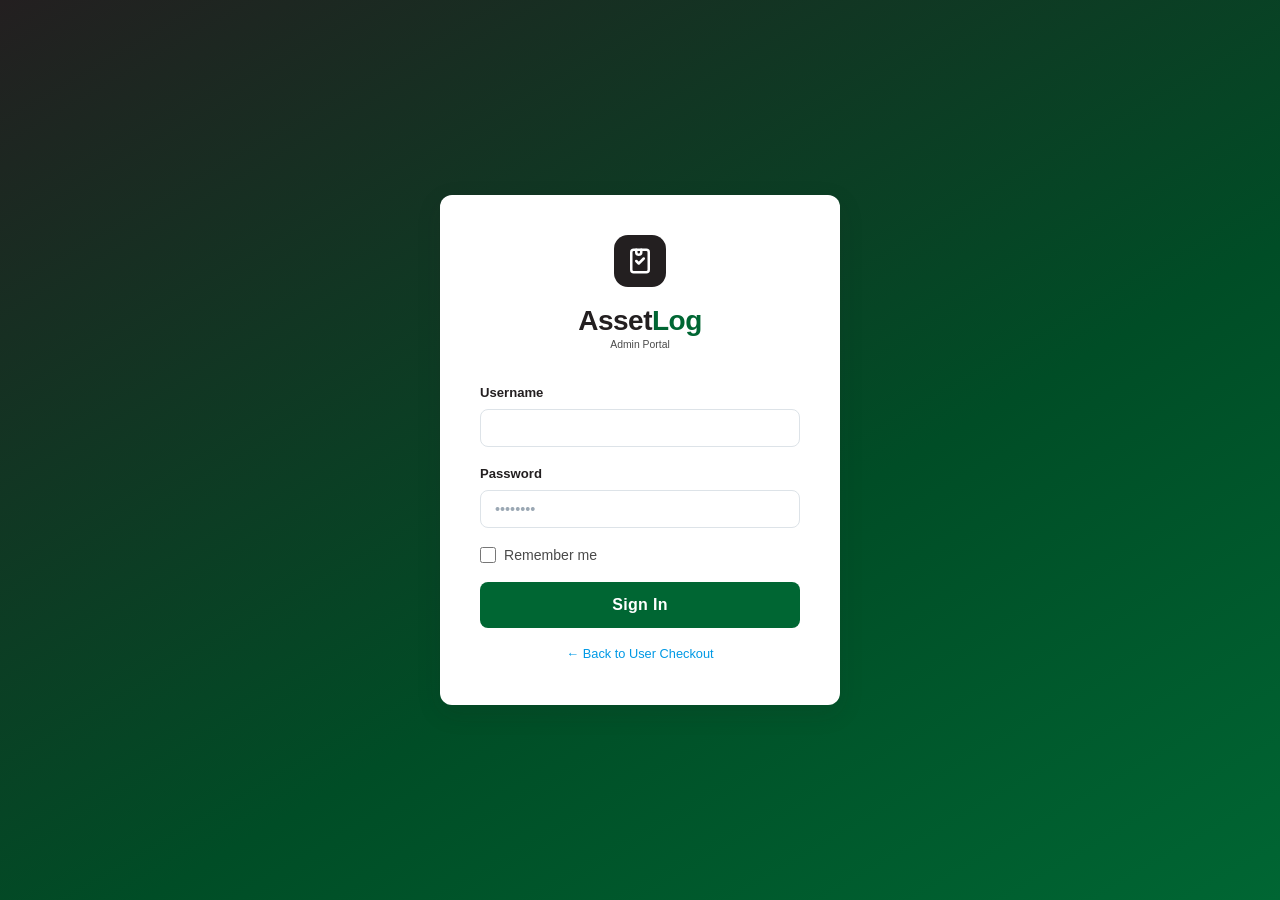
==== admin.html @ 76c67ab2 "Initial deploy — AssetLog v1" ====
<!DOCTYPE html>
<html lang="en">
<head>
<meta charset="UTF-8"/>
<meta name="viewport" content="width=device-width, initial-scale=1.0"/>
<title>AssetLog — Admin</title>
<link rel="stylesheet" href="styles.css"/>
<link rel="icon" type="image/svg+xml" href="data:image/svg+xml,<svg xmlns='http://www.w3.org/2000/svg' viewBox='0 0 24 24'><rect x='5' y='3' width='14' height='18' rx='2' fill='%230D1B2A'/><path d='M9 3v2a2 2 0 0 0 4 0V3' fill='%230D1B2A' stroke='white' stroke-width='1.5'/><path d='M9 12l2 2 4-4' fill='none' stroke='%2322C55E' stroke-width='2' stroke-linecap='round'/></svg>"/>
<!-- Offline libraries — no internet required -->
<script src="libs/xlsx.min.js"></script>
<script src="libs/jspdf.min.js"></script>
<script src="libs/jspdf.autotable.min.js"></script>
<style>
  .page-section { display: none; }
  .page-section.active { display: block; }
  .records-count { font-size: 0.82rem; color: var(--muted); }
  .icon-btn {
    width: 32px; height: 32px; border-radius: 6px;
    border: 1.5px solid var(--border); background: var(--white);
    cursor: pointer; display: inline-flex; align-items: center; justify-content: center;
    color: var(--muted); transition: all var(--transition); flex-shrink: 0;
  }
  .icon-btn:hover { border-color: var(--blue); color: var(--blue); }
  .icon-btn.danger:hover { border-color: var(--danger); color: var(--danger); }
  .asset-type-pill {
    display: inline-flex; align-items: center; gap: 6px;
    background: var(--bg); padding: 4px 12px; border-radius: 999px;
    font-size: 0.82rem; font-weight: 600;
  }
  .color-dot { width: 10px; height: 10px; border-radius: 50%; flex-shrink: 0; }
  .topbar-title { font-size: 1rem; font-weight: 700; }
  .admin-user { display: flex; align-items: center; gap: 10px; }
  .avatar {
    width: 34px; height: 34px; border-radius: 50%;
    background: var(--blue); color: white;
    display: flex; align-items: center; justify-content: center;
    font-size: 0.85rem; font-weight: 700;
  }
  .photo-preview {
    width: 100%; height: 120px;
    border: 1.5px dashed var(--border); border-radius: var(--radius-sm);
    display: flex; align-items: center; justify-content: center;
    flex-direction: column; gap: 8px;
    background: var(--bg); font-size: 0.85rem; color: var(--muted);
    overflow: hidden; position: relative;
  }
  .photo-preview img { width: 100%; height: 100%; object-fit: cover; }
  .empty-state { text-align: center; padding: 60px 20px; color: var(--muted); }
  .empty-state .empty-icon { font-size: 3rem; margin-bottom: 12px; }
  .summary-chip {
    display: inline-flex; align-items: center; gap: 6px;
    background: var(--bg); border: 1px solid var(--border);
    padding: 6px 14px; border-radius: 999px; font-size: 0.82rem; font-weight: 600;
  }
  .field-hint { font-size: 0.75rem; color: var(--muted); margin-top: 3px; }

  /* clickable stat cards */
  .stat-card-link {
    cursor: pointer; transition: all var(--transition);
    text-decoration: none; display: block;
  }
  .stat-card-link:hover .stat-card { box-shadow: var(--shadow); transform: translateY(-2px); border-color: var(--blue); }
  .stat-card-link:hover .stat-value { color: var(--blue); }

  /* inner record/report tabs */
  .rr-tabs { display: flex; gap: 4px; border-bottom: 2px solid var(--border); margin-bottom: 24px; }
  .rr-tab-btn {
    padding: 8px 20px 10px; font-size: 0.88rem; font-weight: 600;
    color: var(--muted); border: none; background: none; cursor: pointer;
    border-bottom: 2px solid transparent; margin-bottom: -2px;
    transition: all var(--transition); border-radius: 6px 6px 0 0;
  }
  .rr-tab-btn:hover { color: var(--text); }
  .rr-tab-btn.active { color: var(--blue); border-bottom-color: var(--blue); }
  .rr-panel { display: none; }
  .rr-panel.active { display: block; }

  /* user list table */
  .user-row { display: flex; align-items: center; gap: 14px; padding: 10px 14px; border-bottom: 1px solid var(--border); }
  .user-row:last-child { border-bottom: none; }
  .user-row:hover { background: var(--bg); }
  .user-avatar-sm {
    width: 34px; height: 34px; border-radius: 50%;
    background: var(--blue-light); color: var(--blue);
    display: flex; align-items: center; justify-content: center;
    font-size: 0.85rem; font-weight: 700; flex-shrink: 0;
  }
</style>
</head>
<body>

<!-- ══════════════ LOGIN PAGE ═══════════════════════════════ -->
<div id="loginPage" class="login-page">
  <div class="login-card">
    <div class="logo logo-lg" style="flex-direction:column;text-align:center;">
      <div class="logo-icon" style="background:var(--primary);">
        <svg viewBox="0 0 24 24" fill="none" stroke="white" stroke-width="2" stroke-linecap="round" stroke-linejoin="round" width="30" height="30">
          <rect x="5" y="3" width="14" height="18" rx="2"/>
          <path d="M9 3v2a2 2 0 0 0 4 0V3"/>
          <path d="M9 12l2 2 4-4"/>
        </svg>
      </div>
      <div style="margin-top:10px;">
        <div class="logo-text"><span class="asset">Asset</span><span class="log">Log</span></div>
        <div class="logo-tag" style="text-align:center;">Admin Portal</div>
      </div>
    </div>

    <div id="loginError" class="login-error hidden"></div>

    <form id="loginForm" onsubmit="doLogin(event)" style="display:flex;flex-direction:column;gap:16px;margin-top:24px;">
      <div class="form-group">
        <label class="form-label">Username</label>
        <input type="text" class="form-control" id="loginUser" autocomplete="username" required/>
      </div>
      <div class="form-group">
        <label class="form-label">Password</label>
        <input type="password" class="form-control" id="loginPass" placeholder="••••••••" autocomplete="current-password" required/>
      </div>
      <div style="display:flex;align-items:center;gap:8px;">
        <input type="checkbox" id="rememberMe" style="width:16px;height:16px;accent-color:var(--green);cursor:pointer;"/>
        <label for="rememberMe" style="font-size:0.88rem;color:var(--muted);cursor:pointer;user-select:none;">Remember me</label>
      </div>
      <button type="submit" class="btn btn-primary btn-full btn-lg" id="loginBtn">Sign In</button>
    </form>
    <p class="text-sm text-muted" style="text-align:center;margin-top:16px;">
      <a href="index.html" style="color:var(--blue);">← Back to User Checkout</a>
    </p>
  </div>
</div>

<!-- ══════════════ ADMIN APP ════════════════════════════════ -->
<div id="adminApp" class="admin-layout hidden">

  <div class="sidebar-overlay" id="sidebarOverlay" onclick="toggleSidebar()"></div>

  <!-- Sidebar -->
  <nav class="sidebar" id="sidebar">
    <div class="sidebar-logo">
      <div class="logo" onclick="showSection('dashboard')" style="cursor:pointer;" title="Go to Dashboard">
        <div class="logo-icon">
          <svg viewBox="0 0 24 24" fill="none" stroke="white" stroke-width="2" stroke-linecap="round" stroke-linejoin="round" width="22" height="22">
            <rect x="5" y="3" width="14" height="18" rx="2"/>
            <path d="M9 3v2a2 2 0 0 0 4 0V3"/>
            <path d="M9 12l2 2 4-4"/>
          </svg>
        </div>
        <div>
          <div class="logo-text"><span class="asset" style="color:white;">Asset</span><span class="log">Log</span></div>
          <div class="logo-tag">Admin Portal</div>
        </div>
      </div>
    </div>

    <div class="sidebar-nav">
      <div class="nav-section-label">Main</div>
      <button class="nav-item active" onclick="showSection('dashboard')" id="nav-dashboard">
        <svg viewBox="0 0 24 24" fill="none" stroke="currentColor" stroke-width="2" stroke-linecap="round" stroke-linejoin="round"><rect x="3" y="3" width="7" height="7" rx="1"/><rect x="14" y="3" width="7" height="7" rx="1"/><rect x="3" y="14" width="7" height="7" rx="1"/><rect x="14" y="14" width="7" height="7" rx="1"/></svg>
        Dashboard
      </button>
      <button class="nav-item" onclick="showSection('records')" id="nav-records">
        <svg viewBox="0 0 24 24" fill="none" stroke="currentColor" stroke-width="2" stroke-linecap="round" stroke-linejoin="round"><path d="M14 2H6a2 2 0 0 0-2 2v16a2 2 0 0 0 2 2h12a2 2 0 0 0 2-2V8z"/><polyline points="14 2 14 8 20 8"/><line x1="16" y1="13" x2="8" y2="13"/><line x1="16" y1="17" x2="8" y2="17"/></svg>
        Records
      </button>
      <button class="nav-item" onclick="showSection('reports')" id="nav-reports">
        <svg viewBox="0 0 24 24" fill="none" stroke="currentColor" stroke-width="2" stroke-linecap="round" stroke-linejoin="round"><line x1="18" y1="20" x2="18" y2="10"/><line x1="12" y1="20" x2="12" y2="4"/><line x1="6" y1="20" x2="6" y2="14"/></svg>
        Reports
      </button>
      <button class="nav-item" onclick="showSection('assets')" id="nav-assets">
        <svg viewBox="0 0 24 24" fill="none" stroke="currentColor" stroke-width="2" stroke-linecap="round" stroke-linejoin="round"><circle cx="12" cy="12" r="3"/><path d="M12 1v4m0 14v4M4.22 4.22l2.83 2.83m9.9 9.9 2.83 2.83M1 12h4m14 0h4M4.22 19.78l2.83-2.83m9.9-9.9 2.83-2.83"/></svg>
        Assets
      </button>
      <div class="nav-section-label">Manage</div>
      <button class="nav-item" onclick="showSection('types')" id="nav-types">
        <svg viewBox="0 0 24 24" fill="none" stroke="currentColor" stroke-width="2" stroke-linecap="round" stroke-linejoin="round"><rect x="2" y="7" width="20" height="14" rx="2"/><path d="M16 7V5a2 2 0 0 0-2-2h-4a2 2 0 0 0-2 2v2"/></svg>
        Asset Types
      </button>
      <button class="nav-item" onclick="showSection('users')" id="nav-users">
        <svg viewBox="0 0 24 24" fill="none" stroke="currentColor" stroke-width="2" stroke-linecap="round" stroke-linejoin="round"><path d="M17 21v-2a4 4 0 0 0-4-4H5a4 4 0 0 0-4 4v2"/><circle cx="9" cy="7" r="4"/><path d="M23 21v-2a4 4 0 0 0-3-3.87"/><path d="M16 3.13a4 4 0 0 1 0 7.75"/></svg>
        Users
      </button>
      <div class="nav-section-label">System</div>
      <button class="nav-item" onclick="showSection('settings')" id="nav-settings">
        <svg viewBox="0 0 24 24" fill="none" stroke="currentColor" stroke-width="2" stroke-linecap="round" stroke-linejoin="round"><circle cx="12" cy="12" r="3"/><path d="M19.4 15a1.65 1.65 0 0 0 .33 1.82l.06.06a2 2 0 0 1-2.83 2.83l-.06-.06a1.65 1.65 0 0 0-1.82-.33 1.65 1.65 0 0 0-1 1.51V21a2 2 0 0 1-4 0v-.09A1.65 1.65 0 0 0 9 19.4a1.65 1.65 0 0 0-1.82.33l-.06.06a2 2 0 0 1-2.83-2.83l.06-.06A1.65 1.65 0 0 0 4.68 15a1.65 1.65 0 0 0-1.51-1H3a2 2 0 0 1 0-4h.09A1.65 1.65 0 0 0 4.6 9a1.65 1.65 0 0 0-.33-1.82l-.06-.06a2 2 0 0 1 2.83-2.83l.06.06A1.65 1.65 0 0 0 9 4.68a1.65 1.65 0 0 0 1-1.51V3a2 2 0 0 1 4 0v.09a1.65 1.65 0 0 0 1 1.51 1.65 1.65 0 0 0 1.82-.33l.06-.06a2 2 0 0 1 2.83 2.83l-.06.06A1.65 1.65 0 0 0 19.4 9a1.65 1.65 0 0 0 1.51 1H21a2 2 0 0 1 0 4h-.09a1.65 1.65 0 0 0-1.51 1z"/></svg>
        Settings
      </button>
      <button class="nav-item" onclick="showSection('audit')" id="nav-audit">
        <svg viewBox="0 0 24 24" fill="none" stroke="currentColor" stroke-width="2" stroke-linecap="round" stroke-linejoin="round"><path d="M14 2H6a2 2 0 0 0-2 2v16a2 2 0 0 0 2 2h12a2 2 0 0 0 2-2V8z"/><polyline points="14 2 14 8 20 8"/><line x1="16" y1="13" x2="8" y2="13"/><line x1="16" y1="17" x2="8" y2="17"/><line x1="10" y1="9" x2="8" y2="9"/></svg>
        Audit Log
      </button>
    </div>

    <div class="sidebar-footer">
      <a href="index.html" class="nav-item" style="margin-bottom:4px;">
        <svg viewBox="0 0 24 24" fill="none" stroke="currentColor" stroke-width="2" stroke-linecap="round" stroke-linejoin="round"><path d="m3 9 9-7 9 7v11a2 2 0 0 1-2 2H5a2 2 0 0 1-2-2z"/><polyline points="9 22 9 12 15 12 15 22"/></svg>
        User Page
      </a>
      <button class="nav-item" onclick="doLogout()">
        <svg viewBox="0 0 24 24" fill="none" stroke="currentColor" stroke-width="2" stroke-linecap="round" stroke-linejoin="round"><path d="M9 21H5a2 2 0 0 1-2-2V5a2 2 0 0 1 2-2h4"/><polyline points="16 17 21 12 16 7"/><line x1="21" y1="12" x2="9" y2="12"/></svg>
        Logout
      </button>
    </div>
  </nav>

  <!-- Main content -->
  <div class="admin-content">
    <div class="admin-topbar">
      <div style="display:flex;align-items:center;gap:16px;">
        <button class="hamburger" onclick="toggleSidebar()"><span></span><span></span><span></span></button>
        <span class="topbar-title" id="topbarTitle">Dashboard</span>
      </div>
      <!-- Admin profile dropdown trigger -->
      <div class="admin-user" id="profileTrigger" onclick="toggleProfileDropdown(event)" style="cursor:pointer;position:relative;user-select:none;">
        <div class="avatar" id="adminAvatar">A</div>
        <span style="font-size:0.85rem;font-weight:600;" id="adminName">Admin</span>
        <svg id="profileChevron" width="14" height="14" viewBox="0 0 24 24" fill="none" stroke="currentColor" stroke-width="2.5" stroke-linecap="round" stroke-linejoin="round" style="color:var(--muted);transition:transform .2s;"><polyline points="6 9 12 15 18 9"/></svg>

        <!-- Dropdown -->
        <div id="profileDropdown" style="display:none;position:absolute;top:calc(100% + 10px);right:0;background:var(--white);border:1.5px solid var(--border);border-radius:var(--radius);box-shadow:var(--shadow-lg);min-width:220px;z-index:500;overflow:hidden;">
          <!-- Header -->
          <div style="padding:16px 18px 12px;border-bottom:1px solid var(--border);background:var(--bg);">
            <div style="display:flex;align-items:center;gap:12px;">
              <div class="avatar" id="dropAvatar" style="width:42px;height:42px;font-size:1.1rem;flex-shrink:0;">A</div>
              <div>
                <div style="font-weight:700;font-size:0.9rem;" id="dropName">Admin</div>
                <div style="font-size:0.72rem;color:var(--muted);margin-top:2px;">Administrator</div>
              </div>
            </div>
          </div>
          <!-- Actions -->
          <div style="padding:6px;">
            <button onclick="openProfileModal();closeProfileDropdown();" style="display:flex;align-items:center;gap:10px;width:100%;padding:10px 12px;border-radius:var(--radius-sm);border:none;background:none;cursor:pointer;font-size:0.88rem;font-weight:500;color:var(--text);transition:background var(--transition);" onmouseover="this.style.background='var(--bg)'" onmouseout="this.style.background='none'">
              <svg width="16" height="16" viewBox="0 0 24 24" fill="none" stroke="currentColor" stroke-width="2" stroke-linecap="round" stroke-linejoin="round" style="color:var(--green);"><path d="M20 21v-2a4 4 0 0 0-4-4H8a4 4 0 0 0-4 4v2"/><circle cx="12" cy="7" r="4"/></svg>
              Edit Profile
            </button>
            <div style="height:1px;background:var(--border);margin:4px 0;"></div>
            <button onclick="doLogout()" style="display:flex;align-items:center;gap:10px;width:100%;padding:10px 12px;border-radius:var(--radius-sm);border:none;background:none;cursor:pointer;font-size:0.88rem;font-weight:500;color:var(--danger);transition:background var(--transition);" onmouseover="this.style.background='var(--danger-light)'" onmouseout="this.style.background='none'">
              <svg width="16" height="16" viewBox="0 0 24 24" fill="none" stroke="currentColor" stroke-width="2" stroke-linecap="round" stroke-linejoin="round"><path d="M9 21H5a2 2 0 0 1-2-2V5a2 2 0 0 1 2-2h4"/><polyline points="16 17 21 12 16 7"/><line x1="21" y1="12" x2="9" y2="12"/></svg>
              Logout
            </button>
          </div>
        </div>
      </div>
    </div>

    <div class="admin-page">

      <!-- ═══ DASHBOARD ══════════════════════════════════════ -->
      <div class="page-section active" id="sec-dashboard">
        <div class="page-header">
          <h2>Dashboard</h2>
          <p class="text-muted text-sm">Click any card to drill into records</p>
        </div>
        <div class="stats-grid" id="statsGrid" style="margin-bottom:28px;"></div>
        <div class="card">
          <div class="section-header">
            <h3>Recent Checkouts</h3>
            <button class="btn btn-outline btn-sm" onclick="showSection('records')">View All Records</button>
          </div>
          <div class="table-wrap" id="recentTable"></div>
        </div>
      </div>

      <!-- ═══ RECORDS ══════════════════════════════════════════ -->
      <div class="page-section" id="sec-records">
        <div class="page-header">
          <h2>Records</h2>
          <p class="text-muted text-sm">Full checkout history</p>
        </div>
        <div>
          <div class="filters-bar" id="recordsFilters">
            <div class="filter-group">
              <label class="filter-label">Asset Type</label>
              <select class="form-control" id="fType" onchange="onTypeFilterChange()">
                <option value="">All Types</option>
              </select>
            </div>
            <div class="filter-group">
              <label class="filter-label">Asset</label>
              <select class="form-control" id="fAsset" onchange="applyFilters()">
                <option value="">All Assets</option>
              </select>
            </div>
            <div class="filter-group">
              <label class="filter-label">User Name</label>
              <input type="text" class="form-control" id="fUser" placeholder="Search name…" oninput="applyFilters()"/>
            </div>
            <div class="filter-group">
              <label class="filter-label">Status</label>
              <select class="form-control" id="fStatus" onchange="applyFilters()">
                <option value="">All</option>
                <option value="checked_out">Checked Out</option>
                <option value="returned">Returned</option>
              </select>
            </div>
            <div class="filter-group">
              <label class="filter-label">From Date</label>
              <input type="date" class="form-control" id="fFrom" onchange="applyFilters()"/>
            </div>
            <div class="filter-group">
              <label class="filter-label">To Date</label>
              <input type="date" class="form-control" id="fTo" onchange="applyFilters()"/>
            </div>
            <div style="display:flex;gap:8px;align-items:flex-end;flex-shrink:0;">
              <button class="btn btn-outline btn-sm" onclick="clearFilters()">Clear</button>
            </div>
          </div>

          <div style="display:flex;align-items:center;justify-content:space-between;margin-bottom:12px;">
            <span class="records-count" id="recordsCount"></span>
            <div style="display:flex;gap:8px;">
              <button class="btn btn-outline btn-sm" onclick="exportExcel()">
                <svg width="14" height="14" viewBox="0 0 24 24" fill="none" stroke="currentColor" stroke-width="2" stroke-linecap="round" stroke-linejoin="round"><path d="M21 15v4a2 2 0 0 1-2 2H5a2 2 0 0 1-2-2v-4"/><polyline points="7 10 12 15 17 10"/><line x1="12" y1="15" x2="12" y2="3"/></svg>
                Excel
              </button>
              <button class="btn btn-outline btn-sm" onclick="exportPDF()">
                <svg width="14" height="14" viewBox="0 0 24 24" fill="none" stroke="currentColor" stroke-width="2" stroke-linecap="round" stroke-linejoin="round"><path d="M14 2H6a2 2 0 0 0-2 2v16a2 2 0 0 0 2 2h12a2 2 0 0 0 2-2V8z"/><polyline points="14 2 14 8 20 8"/></svg>
                PDF
              </button>
            </div>
          </div>
          <div class="table-wrap" id="recordsTable"></div>
          <div id="recordsPagination"></div>
        </div>
      </div>

      <!-- ═══ REPORTS ══════════════════════════════════════════ -->
      <div class="page-section" id="sec-reports">
        <div class="page-header">
          <h2>Reports</h2>
          <p class="text-muted text-sm">Filter and export checkout reports</p>
        </div>
        <div>
          <div class="card" style="margin-bottom:20px;">
            <h3 style="margin-bottom:16px;">Report Filters</h3>
            <div class="form-row" style="margin-bottom:16px;">
              <div class="form-group">
                <label class="form-label">From Date</label>
                <input type="date" class="form-control" id="rFrom"/>
              </div>
              <div class="form-group">
                <label class="form-label">To Date</label>
                <input type="date" class="form-control" id="rTo"/>
              </div>
            </div>
            <div class="form-row" style="margin-bottom:16px;">
              <div class="form-group">
                <label class="form-label">Asset Type</label>
                <select class="form-control" id="rType">
                  <option value="">All Types</option>
                </select>
              </div>
              <div class="form-group">
                <label class="form-label">Status</label>
                <select class="form-control" id="rStatus">
                  <option value="">All</option>
                  <option value="checked_out">Currently Out</option>
                  <option value="returned">Returned</option>
                </select>
              </div>
            </div>
            <div style="display:flex;gap:12px;flex-wrap:wrap;">
              <button class="btn btn-primary" onclick="previewReport()">Preview</button>
              <button class="btn btn-outline" onclick="reportExcel()">
                <svg width="16" height="16" viewBox="0 0 24 24" fill="none" stroke="currentColor" stroke-width="2"><path d="M21 15v4a2 2 0 0 1-2 2H5a2 2 0 0 1-2-2v-4"/><polyline points="7 10 12 15 17 10"/><line x1="12" y1="15" x2="12" y2="3"/></svg>
                Export Excel
              </button>
              <button class="btn btn-outline" onclick="reportPDF()">
                <svg width="16" height="16" viewBox="0 0 24 24" fill="none" stroke="currentColor" stroke-width="2"><path d="M14 2H6a2 2 0 0 0-2 2v16a2 2 0 0 0 2 2h12a2 2 0 0 0 2-2V8z"/><polyline points="14 2 14 8 20 8"/></svg>
                Export PDF
              </button>
            </div>
          </div>

          <div id="reportPreview" class="hidden">
            <div style="display:flex;align-items:center;justify-content:space-between;margin-bottom:12px;flex-wrap:wrap;gap:10px;">
              <div>
                <h3 id="reportTitle"></h3>
                <p class="text-muted text-sm" id="reportSub"></p>
              </div>
              <div style="display:flex;gap:8px;flex-wrap:wrap;" id="reportSummary"></div>
            </div>
            <div class="table-wrap" id="reportTable"></div>
          </div>
        </div>
      </div>

      <!-- ═══ ASSETS ════════════════════════════════════════= -->
      <div class="page-section" id="sec-assets">
        <div class="page-header">
          <h2>Assets</h2>
          <p class="text-muted text-sm">Manage individual assets</p>
        </div>
        <div style="display:flex;align-items:center;justify-content:space-between;margin-bottom:16px;">
          <select class="form-control" id="assetTypeFilter" style="max-width:200px;" onchange="renderAssetList()">
            <option value="">All Types</option>
          </select>
          <button class="btn btn-primary btn-sm" onclick="openAssetForm()">+ Add Asset</button>
        </div>
        <div id="assetList"></div>
      </div>

      <!-- ═══ SETTINGS ════════════════════════════════════════ -->
      <div class="page-section" id="sec-settings">
        <div class="page-header">
          <h2>Settings</h2>
          <p class="text-muted text-sm">Manage admins, credentials, and branding</p>
        </div>

        <div class="tabs">
          <button class="tab-btn active" onclick="switchSettingsTab('admins')"      id="stab-admins">Admins</button>
          <button class="tab-btn"         onclick="switchSettingsTab('credentials')" id="stab-credentials">My Credentials</button>
          <button class="tab-btn"         onclick="switchSettingsTab('branding')"    id="stab-branding">Branding</button>
        </div>

        <!-- Admins -->
        <div id="spanel-admins" class="tab-panel active">
          <div class="section-header" style="margin-bottom:16px;">
            <h3>Admin Accounts</h3>
            <button class="btn btn-primary btn-sm" onclick="openAdminForm()">+ Add Admin</button>
          </div>
          <div id="adminList"></div>
        </div>

        <!-- My Credentials -->
        <div id="spanel-credentials" class="tab-panel">
          <div class="card" style="max-width:420px;">
            <h3 style="margin-bottom:20px;">Change My Credentials</h3>
            <form id="credForm" onsubmit="saveCredentials(event)" style="display:flex;flex-direction:column;gap:16px;">
              <div class="form-group">
                <label class="form-label">Username</label>
                <input type="text" class="form-control" id="credUser" required/>
              </div>
              <div class="form-group">
                <label class="form-label">New Password</label>
                <input type="password" class="form-control" id="credPass" placeholder="Leave blank to keep current"/>
              </div>
              <div class="form-group">
                <label class="form-label">Confirm Password</label>
                <input type="password" class="form-control" id="credPass2"/>
              </div>
              <button type="submit" class="btn btn-primary">Save Changes</button>
            </form>
          </div>
        </div>

        <!-- Branding -->
        <div id="spanel-branding" class="tab-panel">
          <div class="card" style="max-width:480px;">
            <h3 style="margin-bottom:6px;">Branding</h3>
            <p class="text-muted text-sm" style="margin-bottom:20px;">This name appears at the top of the public checkout page.</p>
            <form id="brandingForm" onsubmit="saveBranding(event)" style="display:flex;flex-direction:column;gap:16px;">
              <div class="form-group">
                <label class="form-label">Department / Company Name</label>
                <input type="text" class="form-control" id="brandingOrgName" placeholder="e.g. IT Department — Acme Corp" style="font-size:1.05rem;"/>
                <p class="text-muted text-xs" style="margin-top:6px;">Displayed above "Asset Tracking System" in large bold text.</p>
              </div>
              <button type="submit" class="btn btn-primary">Save</button>
            </form>
          </div>
        </div>

      </div>

      <!-- ═══ ASSET TYPES (dedicated page) ════════════════════ -->
      <div class="page-section" id="sec-types">
        <div class="page-header">
          <h2>Asset Types</h2>
          <p class="text-muted text-sm">Define the categories of assets available for checkout</p>
        </div>
        <div class="section-header" style="margin-bottom:16px;">
          <span></span>
          <button class="btn btn-primary btn-sm" onclick="openTypeForm()">+ Add Type</button>
        </div>
        <div id="typeList"></div>
      </div>

      <!-- ═══ USERS (dedicated page) ═══════════════════════════ -->
      <div class="page-section" id="sec-users">
        <div class="page-header">
          <h2>Users</h2>
          <p class="text-muted text-sm">Saved users appear in checkout autocomplete</p>
        </div>
        <div class="section-header" style="margin-bottom:16px;">
          <h3>Saved Users <span id="userCount" class="badge badge-blue" style="margin-left:8px;"></span></h3>
          <div style="display:flex;gap:8px;">
            <button class="btn btn-outline btn-sm" onclick="openBulkImport()">Bulk Import</button>
            <button class="btn btn-primary btn-sm" onclick="openUserForm()">+ Add User</button>
          </div>
        </div>
        <div class="filters-bar" style="margin-bottom:16px;padding:12px 16px;">
          <div class="filter-group" style="flex:1;">
            <input type="text" class="form-control" id="userSearch" placeholder="Search users…" oninput="renderUserList()"/>
          </div>
        </div>
        <div class="card" style="padding:0;overflow:hidden;">
          <div id="userList"></div>
        </div>
      </div>

      <!-- ═══ AUDIT LOG (dedicated page) ═══════════════════════ -->
      <div class="page-section" id="sec-audit">
        <div class="page-header">
          <h2>Audit Log</h2>
          <p class="text-muted text-sm">Complete history of all admin actions</p>
        </div>
        <div style="display:flex;justify-content:flex-end;margin-bottom:16px;">
          <button class="btn btn-outline btn-sm" style="color:var(--danger);border-color:var(--danger);" onclick="clearAuditLog()">Clear Log</button>
        </div>
        <div id="auditLogList"></div>
      </div>

    </div><!-- /admin-page -->

    <!-- Footer -->
    <footer style="background:var(--white);border-top:1px solid var(--border);text-align:center;padding:14px 20px;font-size:0.75rem;color:var(--muted);">
      AssetLog Admin &nbsp;·&nbsp; Developed by <span style="color:var(--green);font-weight:600;">Naif Almalki</span> &nbsp;·&nbsp; <a href="mailto:naif.almalkisau@gmail.com" style="color:var(--green);opacity:.75;text-decoration:none;">naif.almalkisau@gmail.com</a>
    </footer>
  </div><!-- /admin-content -->
</div><!-- /adminApp -->

<!-- ── MODAL: Asset Type Form ────────────────────────────── -->
<div class="modal-overlay hidden" id="typeFormModal" onclick="closeOnOverlay(event,'typeFormModal')">
  <div class="modal">
    <div class="modal-header">
      <div class="modal-title" id="typeFormTitle">Add Asset Type</div>
      <button class="modal-close" onclick="closeModal('typeFormModal')">✕</button>
    </div>
    <div class="modal-body">
      <form id="typeForm" onsubmit="saveType(event)" style="display:flex;flex-direction:column;gap:16px;">
        <input type="hidden" id="typeFormId"/>
        <div class="form-group">
          <label class="form-label">Type Name <span style="color:var(--danger)">*</span></label>
          <input type="text" class="form-control" id="tName" placeholder="e.g. Laptops" required/>
        </div>
        <div class="form-row">
          <div class="form-group">
            <label class="form-label">Icon (Emoji)</label>
            <input type="text" class="form-control" id="tIcon" placeholder="e.g. 💻" maxlength="4"/>
          </div>
          <div class="form-group">
            <label class="form-label">Accent Color</label>
            <input type="color" class="form-control" id="tColor" value="#2563EB" style="height:42px;padding:4px 8px;"/>
          </div>
        </div>
        <div class="form-group">
          <label class="form-label">Description</label>
          <input type="text" class="form-control" id="tDesc" placeholder="Brief description"/>
        </div>
        <div class="form-group">
          <label class="form-label">Type Photo URL <span class="field-hint" style="font-weight:400;">(optional — shown on the checkout page)</span></label>
          <input type="url" class="form-control" id="tPhoto" placeholder="https://…" oninput="previewTypePhoto(this.value)"/>
          <div class="photo-preview" id="typePhotoPreview" style="margin-top:8px;">
            <svg width="28" height="28" viewBox="0 0 24 24" fill="none" stroke="currentColor" stroke-width="1.5"><rect x="3" y="3" width="18" height="18" rx="2"/><circle cx="8.5" cy="8.5" r="1.5"/><polyline points="21 15 16 10 5 21"/></svg>
            <span>No image</span>
          </div>
        </div>
      </form>
    </div>
    <div class="modal-footer">
      <button class="btn btn-outline" onclick="closeModal('typeFormModal')">Cancel</button>
      <button class="btn btn-primary" onclick="document.getElementById('typeForm').requestSubmit()">Save Type</button>
    </div>
  </div>
</div>

<!-- ── MODAL: Asset Form ─────────────────────────────────── -->
<div class="modal-overlay hidden" id="assetFormModal" onclick="closeOnOverlay(event,'assetFormModal')">
  <div class="modal">
    <div class="modal-header">
      <div class="modal-title" id="assetFormTitle">Add Asset</div>
      <button class="modal-close" onclick="closeModal('assetFormModal')">✕</button>
    </div>
    <div class="modal-body">
      <form id="assetForm" onsubmit="saveAsset(event)" style="display:flex;flex-direction:column;gap:16px;">
        <input type="hidden" id="assetFormId"/>
        <div class="form-group">
          <label class="form-label">Asset Type <span style="color:var(--danger)">*</span></label>
          <select class="form-control" id="aType" required><option value="">Select type…</option></select>
        </div>
        <div class="form-group">
          <label class="form-label">Asset Name <span style="color:var(--danger)">*</span></label>
          <input type="text" class="form-control" id="aName" placeholder="e.g. Toyota Fortuner" required/>
        </div>
        <div class="form-group">
          <label class="form-label">Identifier (Plate / Serial No.)</label>
          <input type="text" class="form-control" id="aIdentifier" placeholder="e.g. ABC 1234"/>
        </div>
        <div class="form-group">
          <label class="form-label">Photo URL</label>
          <input type="url" class="form-control" id="aPhoto" placeholder="https://…" oninput="previewAssetPhoto(this.value)"/>
          <div class="field-hint">Paste a direct image URL.</div>
          <div class="photo-preview" id="assetPhotoPreview" style="margin-top:8px;">
            <svg width="28" height="28" viewBox="0 0 24 24" fill="none" stroke="currentColor" stroke-width="1.5"><rect x="3" y="3" width="18" height="18" rx="2"/><circle cx="8.5" cy="8.5" r="1.5"/><polyline points="21 15 16 10 5 21"/></svg>
            <span>No image</span>
          </div>
        </div>
        <div class="form-group">
          <label class="form-label">Notes</label>
          <input type="text" class="form-control" id="aNotes" placeholder="Optional notes"/>
        </div>
      </form>
    </div>
    <div class="modal-footer">
      <button class="btn btn-outline" onclick="closeModal('assetFormModal')">Cancel</button>
      <button class="btn btn-primary" onclick="document.getElementById('assetForm').requestSubmit()">Save Asset</button>
    </div>
  </div>
</div>

<!-- ── MODAL: Admin Form ─────────────────────────────────── -->
<div class="modal-overlay hidden" id="adminFormModal" onclick="closeOnOverlay(event,'adminFormModal')">
  <div class="modal" style="max-width:400px;">
    <div class="modal-header">
      <div class="modal-title" id="adminFormTitle">Add Admin</div>
      <button class="modal-close" onclick="closeModal('adminFormModal')">✕</button>
    </div>
    <div class="modal-body">
      <form id="adminForm" onsubmit="saveAdmin(event)" style="display:flex;flex-direction:column;gap:16px;">
        <input type="hidden" id="adminFormId"/>
        <div class="form-group">
          <label class="form-label">Username <span style="color:var(--danger)">*</span></label>
          <input type="text" class="form-control" id="afUser" placeholder="username" required autocomplete="off"/>
        </div>
        <div class="form-group">
          <label class="form-label">Password <span style="color:var(--danger)" id="afPassRequired">*</span></label>
          <input type="password" class="form-control" id="afPass" placeholder="••••••••" autocomplete="new-password"/>
          <div class="field-hint" id="afPassHint"></div>
        </div>
        <div class="form-group">
          <label class="form-label">Confirm Password</label>
          <input type="password" class="form-control" id="afPass2" placeholder="••••••••" autocomplete="new-password"/>
        </div>
      </form>
    </div>
    <div class="modal-footer">
      <button class="btn btn-outline" onclick="closeModal('adminFormModal')">Cancel</button>
      <button class="btn btn-primary" onclick="document.getElementById('adminForm').requestSubmit()">Save Admin</button>
    </div>
  </div>
</div>

<!-- ── MODAL: User Form ──────────────────────────────────── -->
<div class="modal-overlay hidden" id="userFormModal" onclick="closeOnOverlay(event,'userFormModal')">
  <div class="modal" style="max-width:420px;">
    <div class="modal-header">
      <div class="modal-title" id="userFormTitle">Add User</div>
      <button class="modal-close" onclick="closeModal('userFormModal')">✕</button>
    </div>
    <div class="modal-body">
      <form id="userForm" onsubmit="saveUser(event)" style="display:flex;flex-direction:column;gap:16px;">
        <input type="hidden" id="userFormId"/>
        <div class="form-group">
          <label class="form-label">Full Name <span style="color:var(--danger)">*</span></label>
          <input type="text" class="form-control" id="ufName" required/>
        </div>
        <div class="form-group">
          <label class="form-label">Phone</label>
          <input type="tel" class="form-control" id="ufPhone"/>
        </div>
        <div class="form-group">
          <label class="form-label">Email</label>
          <input type="email" class="form-control" id="ufEmail"/>
        </div>
      </form>
    </div>
    <div class="modal-footer">
      <button class="btn btn-outline" onclick="closeModal('userFormModal')">Cancel</button>
      <button class="btn btn-primary" onclick="document.getElementById('userForm').requestSubmit()">Save User</button>
    </div>
  </div>
</div>

<!-- ── MODAL: Bulk Import ────────────────────────────────── -->
<div class="modal-overlay hidden" id="bulkImportModal" onclick="closeOnOverlay(event,'bulkImportModal')">
  <div class="modal modal-lg">
    <div class="modal-header">
      <div class="modal-title">Bulk Import Users</div>
      <button class="modal-close" onclick="closeModal('bulkImportModal')">✕</button>
    </div>
    <div class="modal-body">

      <!-- Step 1: Download template -->
      <div style="background:var(--green-light);border:1.5px solid var(--green);border-radius:var(--radius-sm);padding:14px 16px;margin-bottom:16px;display:flex;align-items:center;justify-content:space-between;gap:12px;flex-wrap:wrap;">
        <div>
          <div style="font-weight:600;font-size:0.9rem;color:var(--green);">Step 1 — Download the CSV template</div>
          <div class="text-xs text-muted" style="margin-top:3px;">Fill it with your users, save as CSV, then upload below.</div>
        </div>
        <button class="btn btn-primary btn-sm" onclick="downloadCSVTemplate()">
          <svg width="14" height="14" viewBox="0 0 24 24" fill="none" stroke="currentColor" stroke-width="2.5" stroke-linecap="round" stroke-linejoin="round"><path d="M21 15v4a2 2 0 0 1-2 2H5a2 2 0 0 1-2-2v-4"/><polyline points="7 10 12 15 17 10"/><line x1="12" y1="15" x2="12" y2="3"/></svg>
          Download Template
        </button>
      </div>

      <!-- Step 2: Upload CSV -->
      <div style="margin-bottom:16px;">
        <label class="form-label" style="margin-bottom:6px;display:block;">Step 2 — Upload a filled CSV file</label>
        <div style="display:flex;align-items:center;gap:10px;flex-wrap:wrap;">
          <label style="display:inline-flex;align-items:center;gap:8px;cursor:pointer;padding:8px 16px;border:1.5px dashed var(--border);border-radius:var(--radius-sm);font-size:0.85rem;font-weight:600;color:var(--muted);transition:all var(--transition);background:var(--bg);"
                 onmouseover="this.style.borderColor='var(--green)';this.style.color='var(--green)'"
                 onmouseout="this.style.borderColor='var(--border)';this.style.color='var(--muted)'">
            <svg width="16" height="16" viewBox="0 0 24 24" fill="none" stroke="currentColor" stroke-width="2.5" stroke-linecap="round" stroke-linejoin="round"><path d="M21 15v4a2 2 0 0 1-2 2H5a2 2 0 0 1-2-2v-4"/><polyline points="17 8 12 3 7 8"/><line x1="12" y1="3" x2="12" y2="15"/></svg>
            Choose CSV file
            <input type="file" id="csvFileInput" accept=".csv,text/csv" style="display:none;" onchange="loadCSVFile(this)"/>
          </label>
          <span id="csvFileName" class="text-sm text-muted"></span>
        </div>
      </div>

      <!-- Step 3: Review / paste -->
      <div class="form-group" style="margin-bottom:4px;">
        <label class="form-label">Step 3 — Review or paste manually</label>
        <p class="field-hint" style="margin-bottom:6px;">One user per line: <code style="background:var(--bg);padding:2px 6px;border-radius:4px;font-size:0.75rem;">Full Name, Phone, Email</code> — phone and email are optional. Duplicates are skipped.</p>
        <textarea class="form-control" id="bulkText" rows="9" placeholder="Ahmed Al-Rashid, +966 50 123 4567, ahmed@company.com&#10;Sara Mohammed, +966 55 987 6543&#10;Khalid Bin Laden"></textarea>
      </div>
      <div id="bulkPreviewMsg" class="text-sm" style="margin-top:8px;font-weight:500;"></div>
    </div>
    <div class="modal-footer">
      <button class="btn btn-outline" onclick="closeModal('bulkImportModal')">Cancel</button>
      <button class="btn btn-primary" onclick="executeBulkImport()">
        <svg width="15" height="15" viewBox="0 0 24 24" fill="none" stroke="currentColor" stroke-width="2.5" stroke-linecap="round" stroke-linejoin="round"><path d="M17 21v-2a4 4 0 0 0-4-4H5a4 4 0 0 0-4 4v2"/><circle cx="9" cy="7" r="4"/><path d="M23 21v-2a4 4 0 0 0-3-3.87"/><path d="M16 3.13a4 4 0 0 1 0 7.75"/></svg>
        Import Users
      </button>
    </div>
  </div>
</div>

<!-- ── MODAL: Admin Profile Edit ─────────────────────────── -->
<div class="modal-overlay hidden" id="profileModal" onclick="closeOnOverlay(event,'profileModal')">
  <div class="modal" style="max-width:420px;">
    <div class="modal-header">
      <div>
        <div class="modal-title">My Profile</div>
        <div class="text-muted text-xs" style="margin-top:2px;">Update your username or password</div>
      </div>
      <button class="modal-close" onclick="closeModal('profileModal')">✕</button>
    </div>
    <div class="modal-body">
      <!-- Avatar display -->
      <div style="display:flex;align-items:center;gap:16px;padding:16px;background:var(--bg);border-radius:var(--radius-sm);margin-bottom:20px;">
        <div class="avatar" id="profileModalAvatar" style="width:52px;height:52px;font-size:1.3rem;flex-shrink:0;">A</div>
        <div>
          <div style="font-weight:700;font-size:1rem;" id="profileModalName">Admin</div>
          <div style="font-size:0.75rem;color:var(--muted);margin-top:3px;">Administrator Account</div>
        </div>
      </div>

      <form id="profileForm" onsubmit="saveProfile(event)" style="display:flex;flex-direction:column;gap:16px;">
        <div class="form-group">
          <label class="form-label">Username</label>
          <input type="text" class="form-control" id="profileUser" required autocomplete="username"/>
        </div>
        <div style="height:1px;background:var(--border);"></div>
        <div class="form-group">
          <label class="form-label">New Password</label>
          <input type="password" class="form-control" id="profilePass" placeholder="Leave blank to keep current" autocomplete="new-password"/>
        </div>
        <div class="form-group">
          <label class="form-label">Confirm New Password</label>
          <input type="password" class="form-control" id="profilePass2" placeholder="Re-enter new password" autocomplete="new-password"/>
        </div>
      </form>
    </div>
    <div class="modal-footer">
      <button class="btn btn-outline" onclick="closeModal('profileModal')">Cancel</button>
      <button class="btn btn-primary" onclick="document.getElementById('profileForm').requestSubmit()">
        <svg width="15" height="15" viewBox="0 0 24 24" fill="none" stroke="currentColor" stroke-width="2.5" stroke-linecap="round" stroke-linejoin="round"><path d="M19 21H5a2 2 0 0 1-2-2V5a2 2 0 0 1 2-2h11l5 5v11a2 2 0 0 1-2 2z"/><polyline points="17 21 17 13 7 13 7 21"/><polyline points="7 3 7 8 15 8"/></svg>
        Save Changes
      </button>
    </div>
  </div>
</div>

<!-- ── MODAL: Delete Confirm ─────────────────────────────── -->
<div class="modal-overlay hidden" id="deleteModal" onclick="closeOnOverlay(event,'deleteModal')">
  <div class="modal" style="max-width:400px;">
    <div class="modal-header">
      <div class="modal-title">Confirm Delete</div>
      <button class="modal-close" onclick="closeModal('deleteModal')">✕</button>
    </div>
    <div class="modal-body">
      <p id="deleteMsg" style="font-size:0.92rem;"></p>
    </div>
    <div class="modal-footer">
      <button class="btn btn-outline" onclick="closeModal('deleteModal')">Cancel</button>
      <button class="btn btn-danger" id="confirmDeleteBtn">Delete</button>
    </div>
  </div>
</div>

<div class="toast-container" id="toastContainer"></div>

<script src="app.js"></script>
<script>
  AssetLog.init();

  // Pre-fill remembered username
  (function(){
    const saved = localStorage.getItem('al_remembered_user');
    if (saved) {
      document.getElementById('loginUser').value = saved;
      document.getElementById('rememberMe').checked = true;
    }
  })();

  function auditActor(){ const s=AssetLog.admin.currentSession(); return s?s.username:'system'; }

  /* Auto-restore session if still valid */
  if (AssetLog.admin.isLoggedIn()) {
    document.getElementById('loginPage').classList.add('hidden');
    document.getElementById('adminApp').classList.remove('hidden');
    initAdminApp();
  }

  /* ════════ AUTH ════════════════════════════════════════════ */
  function doLogin(e) {
    e.preventDefault();
    const user = document.getElementById('loginUser').value;
    const pass = document.getElementById('loginPass').value;
    const btn  = document.getElementById('loginBtn');
    btn.disabled = true; btn.textContent = 'Signing in…';
    setTimeout(() => {
      const remember = document.getElementById('rememberMe').checked;
      if (remember) localStorage.setItem('al_remembered_user', user); else localStorage.removeItem('al_remembered_user');
      if (AssetLog.admin.login(user, pass)) {
        document.getElementById('loginPage').classList.add('hidden');
        document.getElementById('adminApp').classList.remove('hidden');
        AssetLog.audit.log('Login', 'Signed in', user);
        initAdminApp();
      } else {
        const err = document.getElementById('loginError');
        err.textContent = 'Invalid username or password.';
        err.classList.remove('hidden');
      }
      btn.disabled = false; btn.textContent = 'Sign In';
    }, 300);
  }

  function doLogout() {
    AssetLog.audit.log('Logout', 'Signed out', auditActor());
    AssetLog.admin.logout();
    document.getElementById('adminApp').classList.add('hidden');
    document.getElementById('loginPage').classList.remove('hidden');
    document.getElementById('loginForm').reset();
    document.getElementById('loginError').classList.add('hidden');
  }

  /* ════════ INIT ════════════════════════════════════════════ */
  function initAdminApp() {
    const sess = AssetLog.admin.currentSession();
    if (sess) {
      const initial = (sess.username[0] || 'A').toUpperCase();
      ['adminAvatar','dropAvatar'].forEach(id => document.getElementById(id).textContent = initial);
      ['adminName','dropName'].forEach(id => document.getElementById(id).textContent = sess.username);
    }
    populateTypeFilters();
    renderDashboard();
  }

  function populateTypeFilters() {
    const types = AssetLog.types.getAll();
    ['fType','rType','assetTypeFilter'].forEach(id => {
      const sel = document.getElementById(id);
      const cur = sel.value;
      while (sel.options.length > 1) sel.remove(1);
      types.forEach(t => sel.add(new Option(`${t.icon} ${t.name}`, t.id)));
      sel.value = cur;
    });
    populateAssetFilter(document.getElementById('fType').value);
  }

  function populateAssetFilter(typeId) {
    const sel = document.getElementById('fAsset');
    while (sel.options.length > 1) sel.remove(1);
    (typeId ? AssetLog.assets.getByType(typeId) : AssetLog.assets.getAll()).forEach(a => sel.add(new Option(a.name, a.id)));
  }

  function onTypeFilterChange() { populateAssetFilter(document.getElementById('fType').value); applyFilters(); }

  /* ════════ NAVIGATION ══════════════════════════════════════ */
  const sectionTitles = { dashboard:'Dashboard', records:'Records', reports:'Reports', assets:'Assets', types:'Asset Types', users:'Users', settings:'Settings', audit:'Audit Log' };

  function showSection(id, rrTab) {
    document.querySelectorAll('.page-section').forEach(s => s.classList.remove('active'));
    document.querySelectorAll('.nav-item').forEach(n => n.classList.remove('active'));
    document.getElementById('sec-' + id).classList.add('active');
    document.getElementById('nav-' + id).classList.add('active');
    document.getElementById('topbarTitle').textContent = sectionTitles[id] || id;
    if (window.innerWidth < 900) closeSidebar();

    if (id === 'dashboard') renderDashboard();
    if (id === 'records')   { populateTypeFilters(); applyFilters(); }
    if (id === 'reports')   { populateTypeFilters(); }
    if (id === 'assets')    { populateTypeFilters(); renderAssetList(); }
    if (id === 'types')     { renderTypeList(); }
    if (id === 'users')     { renderUserList(); }
    if (id === 'audit')     { renderAuditLog(); }
    if (id === 'settings')  { renderAdminList(); fillCredForm(); fillBrandingForm(); }
  }

  function toggleSidebar()  { document.getElementById('sidebar').classList.toggle('open'); document.getElementById('sidebarOverlay').classList.toggle('open'); }
  function closeSidebar()   { document.getElementById('sidebar').classList.remove('open'); document.getElementById('sidebarOverlay').classList.remove('open'); }

  /* ════════ RR TABS ═════════════════════════════════════════ */
  function switchRRTab(tab) {
    document.querySelectorAll('.rr-tab-btn').forEach(b => b.classList.remove('active'));
    document.querySelectorAll('.rr-panel').forEach(p => p.classList.remove('active'));
    document.getElementById('rrtab-' + tab).classList.add('active');
    document.getElementById('rrpanel-' + tab).classList.add('active');
    if (tab === 'reports') populateTypeFilters();
  }

  /* ════════ DASHBOARD ═══════════════════════════════════════ */
  function renderDashboard() {
    const s          = AssetLog.records.stats();
    const totalAssets = AssetLog.assets.getAll(true).length;
    const availAssets = AssetLog.assets.getAll(true).filter(a => a.available).length;
    const today       = AssetLog.fmtDate(new Date());

    document.getElementById('statsGrid').innerHTML = `
      <a class="stat-card-link" onclick="showSection('records');setFilter('fStatus','')">
        <div class="stat-card">
          <div class="stat-icon" style="background:#EFF6FF;color:#2563EB;">📋</div>
          <div class="stat-value">${s.total}</div>
          <div class="stat-label">Total Checkouts</div>
        </div>
      </a>
      <a class="stat-card-link" onclick="showSection('records');setFilter('fStatus','checked_out')">
        <div class="stat-card">
          <div class="stat-icon" style="background:#FEF2F2;color:#DC2626;">🔄</div>
          <div class="stat-value">${s.active}</div>
          <div class="stat-label">Currently Out</div>
        </div>
      </a>
      <a class="stat-card-link" onclick="showSection('assets')">
        <div class="stat-card">
          <div class="stat-icon" style="background:#F0FDF4;color:#16A34A;">✅</div>
          <div class="stat-value">${availAssets}/${totalAssets}</div>
          <div class="stat-label">Assets Available</div>
        </div>
      </a>
      <a class="stat-card-link" onclick="showSection('records');setTodayFilter()">
        <div class="stat-card">
          <div class="stat-icon" style="background:#FFFBEB;color:#F59E0B;">📅</div>
          <div class="stat-value">${s.todayOut}</div>
          <div class="stat-label">Checkouts Today</div>
        </div>
      </a>`;

    document.getElementById('recentTable').innerHTML = buildRecordsTable(AssetLog.records.getAll().slice(0, 10), false);
  }

  function setFilter(id, val) {
    document.getElementById(id).value = val;
    if (id === 'fType') populateAssetFilter(val);
    applyFilters();
  }

  function setTodayFilter() {
    const today = new Date().toISOString().slice(0, 10);
    document.getElementById('fFrom').value = today;
    document.getElementById('fTo').value   = today;
    document.getElementById('fStatus').value = '';
    applyFilters();
  }

  /* ════════ RECORDS ══════════════════════════════════════════ */
  let filteredRecords = [];
  let currentPage = 1;
  const PAGE_SIZE = 20;

  function applyFilters() {
    filteredRecords = AssetLog.records.filter({
      typeId:   document.getElementById('fType').value   || undefined,
      assetId:  document.getElementById('fAsset').value  || undefined,
      userName: document.getElementById('fUser').value   || undefined,
      status:   document.getElementById('fStatus').value || undefined,
      dateFrom: document.getElementById('fFrom').value   || undefined,
      dateTo:   document.getElementById('fTo').value     || undefined,
    });
    currentPage = 1;
    renderRecordsPage();
  }

  function clearFilters() {
    ['fType','fAsset','fUser','fStatus','fFrom','fTo'].forEach(id => { document.getElementById(id).value = ''; });
    populateAssetFilter('');
    applyFilters();
  }

  function renderRecordsPage() {
    const total = filteredRecords.length;
    const start = (currentPage - 1) * PAGE_SIZE;
    document.getElementById('recordsCount').textContent = `${total} record${total !== 1 ? 's' : ''}`;
    document.getElementById('recordsTable').innerHTML   = buildRecordsTable(filteredRecords.slice(start, start + PAGE_SIZE), true);
    renderPagination(total);
  }

  function renderPagination(total) {
    const pages = Math.ceil(total / PAGE_SIZE);
    if (pages <= 1) { document.getElementById('recordsPagination').innerHTML = ''; return; }
    let html = '<div class="pagination">';
    html += `<button class="page-btn" onclick="goPage(${currentPage-1})" ${currentPage===1?'disabled':''}>&#8249;</button>`;
    for (let i = 1; i <= pages; i++) {
      if (pages > 7 && Math.abs(i - currentPage) > 2 && i !== 1 && i !== pages) {
        if (i === 2 || i === pages - 1) html += '<span style="padding:0 4px;color:var(--muted);">&#8230;</span>';
        continue;
      }
      html += `<button class="page-btn ${i===currentPage?'active':''}" onclick="goPage(${i})">${i}</button>`;
    }
    html += `<button class="page-btn" onclick="goPage(${currentPage+1})" ${currentPage===pages?'disabled':''}>&#8250;</button>`;
    html += '</div>';
    document.getElementById('recordsPagination').innerHTML = html;
  }

  function goPage(p) { currentPage = p; renderRecordsPage(); }

  function buildRecordsTable(recs, showAll) {
    if (!recs.length) return '<div class="table-empty"><div class="empty-icon">&#128269;</div><p>No records found.</p></div>';
    const phoneCols = showAll ? '<th>Phone</th><th>Email</th>' : '';
    const actionCol = showAll ? '<th></th>' : '';
    const rows = recs.map((r, i) => {
      const dur = AssetLog.calcDuration(r.createdAt, r.returnedAt || null);
      const isOut = r.status === 'checked_out';
      const badge = isOut
        ? '<span class="badge badge-red" style="font-weight:700;">OUT</span>'
        : '<span class="badge badge-green">Returned</span>';
      const phone = showAll ? `<td>${r.phone||''}</td><td>${r.email||''}</td>` : '';
      const action = showAll
        ? `<td>${isOut ? `<button class="btn btn-outline btn-sm" style="color:var(--green);border-color:var(--green);" onclick="adminReturn('${r.id}')">&#8617; Return</button>` : ''}</td>`
        : '';
      return `<tr>
        <td class="text-muted text-xs">${i+1}</td>
        <td><div style="font-weight:600;font-size:0.88rem;">${r.assetName}</div><div class="text-xs text-muted">${r.assetIdentifier||''}</div></td>
        <td><div style="font-weight:600;font-size:0.88rem;">${r.userName}</div></td>
        ${phone}
        <td class="text-sm">${r.dateTaken}<div class="text-xs text-muted">${r.timeTaken}</div></td>
        <td class="text-sm">${r.dateReturned ? r.dateReturned + '<div class="text-xs text-muted">' + (r.timeReturned||'') + '</div>' : '&mdash;'}</td>
        <td class="text-sm text-muted">${dur}</td>
        <td>${badge}</td>
        ${action}
      </tr>`;
    }).join('');
    return `<table><thead><tr><th>#</th><th>Asset</th><th>User</th>${phoneCols}<th>Checked Out</th><th>Returned</th><th>Duration</th><th>Status</th>${actionCol}</tr></thead><tbody>${rows}</tbody></table>`;
  }

  function adminReturn(recordId) {
    if (!confirm('Mark this asset as returned?')) return;
    const rec = AssetLog.records.returnAsset(recordId);
    if (rec) {
      AssetLog.audit.log('Asset Returned (Admin)', `${rec.assetName} — ${rec.userName}`, auditActor());
      showToast(rec.assetName + ' marked as returned.');
      applyFilters();
      renderDashboard();
    }
  }

  /* MODALS */
  function openModal(id)  { document.getElementById(id).classList.remove('hidden'); document.body.style.overflow='hidden'; }
  function closeModal(id) { document.getElementById(id).classList.add('hidden'); document.body.style.overflow=''; }
  function closeOnOverlay(e, id) { if (e.target === document.getElementById(id)) closeModal(id); }

  /* TOAST */
  function showToast(msg, type) {
    const t = document.createElement('div');
    t.className = 'toast toast-' + (type||'success');
    t.textContent = msg;
    document.body.appendChild(t);
    setTimeout(() => t.classList.add('show'), 10);
    setTimeout(() => { t.classList.remove('show'); setTimeout(() => t.remove(), 300); }, 3000);
  }

  /* ASSET TYPES */
  function renderTypeList() {
    const types = AssetLog.types.getAll();
    const el = document.getElementById('typeList');
    if (!types.length) { el.innerHTML = '<p class="text-muted text-sm">No asset types yet.</p>'; return; }
    el.innerHTML = types.map(t => `
      <div class="settings-item">
        <div style="width:38px;height:38px;border-radius:8px;background:${t.color||'#2563EB'};display:flex;align-items:center;justify-content:center;font-size:1.2rem;flex-shrink:0;">${t.icon||'?'}</div>
        <div class="settings-item-info">
          <div class="settings-item-name">${t.name}</div>
          <div class="settings-item-sub">${t.description||''}</div>
        </div>
        <div class="settings-item-actions">
          <label class="toggle" title="${t.enabled?'Enabled':'Disabled'}"><input type="checkbox" ${t.enabled?'checked':''} onchange="toggleType('${t.id}',this.checked)"/><span class="toggle-slider"></span></label>
          <button class="btn btn-outline btn-sm" onclick="openTypeForm('${t.id}')">Edit</button>
          <button class="btn btn-danger btn-sm" onclick="confirmDelete('type','${t.id}','${t.name.replace(/'/g,"\\'")}')">Delete</button>
        </div>
      </div>`).join('');
  }

  function openTypeForm(id) {
    document.getElementById('typeFormId').value = id || '';
    document.getElementById('typeFormTitle').textContent = id ? 'Edit Asset Type' : 'Add Asset Type';
    if (id) {
      const t = AssetLog.types.get(id);
      document.getElementById('tName').value  = t.name;
      document.getElementById('tIcon').value  = t.icon||'';
      document.getElementById('tColor').value = t.color||'#2563EB';
      document.getElementById('tDesc').value  = t.description||'';
      document.getElementById('tPhoto').value = t.photo||'';
      previewTypePhoto(t.photo||'');
    } else {
      document.getElementById('typeForm').reset();
      document.getElementById('tColor').value = '#2563EB';
      previewTypePhoto('');
    }
    openModal('typeFormModal');
  }

  function saveType(e) {
    e.preventDefault();
    const id = document.getElementById('typeFormId').value;
    const d  = { name:document.getElementById('tName').value.trim(), icon:document.getElementById('tIcon').value.trim(), color:document.getElementById('tColor').value, description:document.getElementById('tDesc').value.trim(), photo:document.getElementById('tPhoto').value.trim() };
    if (id) { AssetLog.types.update(id, d); AssetLog.audit.log('Type Updated', d.name, auditActor()); }
    else { AssetLog.types.add(d); AssetLog.audit.log('Type Added', d.name, auditActor()); }
    closeModal('typeFormModal'); renderTypeList(); populateTypeFilters();
    showToast(id ? 'Type updated.' : 'Type added.');
  }

  function toggleType(id, enabled) { const t=AssetLog.types.get(id); AssetLog.types.update(id,{enabled}); AssetLog.audit.log(enabled?'Type Enabled':'Type Disabled', t?t.name:id, auditActor()); showToast(enabled?'Type enabled.':'Type disabled.', enabled?'success':'warning'); }

  function previewTypePhoto(url) {
    const el = document.getElementById('typePhotoPreview'); if (!el) return;
    if (url) el.innerHTML = `<img src="${url}" style="max-height:80px;border-radius:6px;" onerror="this.parentElement.innerHTML='<span>Invalid URL</span>'">`;
    else el.innerHTML = '<span class="text-muted">No image</span>';
  }

  /* ASSETS */
  function renderAssetList() {
    const typeId = (document.getElementById('assetTypeFilter')||{}).value || '';
    const assets = typeId ? AssetLog.assets.getByType(typeId) : AssetLog.assets.getAll();
    const el = document.getElementById('assetList');
    if (!assets.length) { el.innerHTML = '<p class="text-muted text-sm">No assets yet.</p>'; return; }
    el.innerHTML = assets.map(a => {
      const type = AssetLog.types.get(a.typeId);
      const status = a.available
        ? '<span style="color:var(--green);font-weight:600;">&#10003; Available</span>'
        : '<span style="color:var(--danger);font-weight:600;">&#8635; Checked Out</span>';
      const icon = a.photo
        ? `<img src="${a.photo}" style="width:38px;height:38px;border-radius:8px;object-fit:cover;flex-shrink:0;">`
        : `<div style="width:38px;height:38px;border-radius:8px;background:${type?type.color:'#64748b'};display:flex;align-items:center;justify-content:center;font-size:1.2rem;flex-shrink:0;">${type?type.icon:'?'}</div>`;
      return `<div class="settings-item">
        ${icon}
        <div class="settings-item-info">
          <div class="settings-item-name">${a.name}</div>
          <div class="settings-item-sub">${a.identifier||''} &nbsp;&middot;&nbsp; ${type?type.name:'Unknown'} &nbsp;&middot;&nbsp; ${status}</div>
        </div>
        <div class="settings-item-actions">
          <label class="toggle" title="${a.enabled?'Enabled':'Disabled'}"><input type="checkbox" ${a.enabled?'checked':''} onchange="toggleAsset('${a.id}',this.checked)"/><span class="toggle-slider"></span></label>
          <button class="btn btn-outline btn-sm" onclick="openAssetForm('${a.id}')">Edit</button>
          <button class="btn btn-danger btn-sm" onclick="confirmDelete('asset','${a.id}','${a.name.replace(/'/g,"\\'")}')">Delete</button>
        </div>
      </div>`;
    }).join('');
  }

  function openAssetForm(id) {
    const types = AssetLog.types.getAll(true);
    const sel = document.getElementById('aType');
    sel.innerHTML = '<option value="">Select type...</option>' + types.map(t => `<option value="${t.id}">${t.icon||''} ${t.name}</option>`).join('');
    document.getElementById('assetFormId').value = id || '';
    document.getElementById('assetFormTitle').textContent = id ? 'Edit Asset' : 'Add Asset';
    if (id) {
      const a = AssetLog.assets.get(id);
      sel.value = a.typeId;
      document.getElementById('aName').value       = a.name;
      document.getElementById('aIdentifier').value = a.identifier||'';
      document.getElementById('aPhoto').value      = a.photo||'';
      document.getElementById('aNotes').value      = a.notes||'';
      previewAssetPhoto(a.photo||'');
    } else { document.getElementById('assetForm').reset(); previewAssetPhoto(''); }
    openModal('assetFormModal');
  }

  function saveAsset(e) {
    e.preventDefault();
    const id = document.getElementById('assetFormId').value;
    const d  = { typeId:document.getElementById('aType').value, name:document.getElementById('aName').value.trim(), identifier:document.getElementById('aIdentifier').value.trim(), photo:document.getElementById('aPhoto').value.trim(), notes:document.getElementById('aNotes').value.trim() };
    if (id) { AssetLog.assets.update(id,d); AssetLog.audit.log('Asset Updated', d.name, auditActor()); }
    else { AssetLog.assets.add(d); AssetLog.audit.log('Asset Added', d.name, auditActor()); }
    closeModal('assetFormModal'); renderAssetList(); populateTypeFilters();
    showToast(id ? 'Asset updated.' : 'Asset added.');
  }

  function toggleAsset(id, enabled) { const a=AssetLog.assets.get(id); AssetLog.assets.update(id,{enabled}); AssetLog.audit.log(enabled?'Asset Enabled':'Asset Disabled', a?a.name:id, auditActor()); showToast(enabled?'Asset enabled.':'Asset disabled.',enabled?'success':'warning'); }

  function previewAssetPhoto(url) {
    const el = document.getElementById('assetPhotoPreview'); if (!el) return;
    if (url) el.innerHTML = `<img src="${url}" style="max-height:80px;border-radius:6px;" onerror="this.parentElement.innerHTML='<span>Invalid URL</span>'">`;
    else el.innerHTML = '<span class="text-muted">No image</span>';
  }

  /* ADMINS */
  function renderAdminList() {
    const admins = AssetLog.admin.getAll();
    const sess   = AssetLog.admin.currentSession();
    const el = document.getElementById('adminList');
    if (!admins.length) { el.innerHTML = '<p class="text-muted text-sm">No admins.</p>'; return; }
    el.innerHTML = admins.map(a => {
      const isMe = sess && sess.adminId === a.id;
      return `<div class="settings-item">
        <div class="avatar" style="flex-shrink:0;">${(a.username[0]||'A').toUpperCase()}</div>
        <div class="settings-item-info">
          <div class="settings-item-name">${a.username}${isMe?' <span style="font-size:0.7rem;background:var(--green-light);color:var(--green);padding:2px 7px;border-radius:20px;font-weight:600;">You</span>':''}</div>
          <div class="settings-item-sub">Administrator</div>
        </div>
        <div class="settings-item-actions">
          <button class="btn btn-outline btn-sm" onclick="openAdminForm('${a.id}')">Edit</button>
          ${!isMe?`<button class="btn btn-danger btn-sm" onclick="confirmDelete('admin','${a.id}','${a.username.replace(/'/g,"\\'")}')">Delete</button>`:''}
        </div>
      </div>`;
    }).join('');
  }

  function openAdminForm(id) {
    document.getElementById('adminFormId').value = id || '';
    document.getElementById('adminFormTitle').textContent = id ? 'Edit Admin' : 'Add Admin';
    document.getElementById('adminForm').reset();
    if (id) {
      const a = AssetLog.admin.getAll().find(x => x.id === id);
      document.getElementById('afUser').value = a.username;
      document.getElementById('afPassRequired').style.display = 'none';
      document.getElementById('afPassHint').textContent = 'Leave blank to keep current password.';
    } else {
      document.getElementById('afPassRequired').style.display = '';
      document.getElementById('afPassHint').textContent = '';
    }
    openModal('adminFormModal');
  }

  function saveAdmin(e) {
    e.preventDefault();
    const id   = document.getElementById('adminFormId').value;
    const user = document.getElementById('afUser').value.trim();
    const pass = document.getElementById('afPass').value;
    const pass2= document.getElementById('afPass2').value;
    if (pass && pass !== pass2) { showToast('Passwords do not match.','error'); return; }
    if (!id && !pass) { showToast('Password is required.','error'); return; }
    if (id) { AssetLog.admin.update(id,{username:user,...(pass?{password:pass}:{})}); }
    else { if(!AssetLog.admin.add({username:user,password:pass})){ showToast('Username already exists.','error'); return; } }
    AssetLog.audit.log(id?'Admin Updated':'Admin Added', user, auditActor());
    closeModal('adminFormModal'); renderAdminList();
    showToast(id ? 'Admin updated.' : 'Admin added.');
  }

  /* USERS */
  function renderUserList() {
    const q = (document.getElementById('userSearch')||{}).value || '';
    const users = q ? AssetLog.users.search(q) : AssetLog.users.getAll();
    const el = document.getElementById('userList');
    const count = AssetLog.users.getAll().length;
    const countEl = document.getElementById('userCount');
    if (countEl) countEl.textContent = count;
    if (!users.length) { el.innerHTML = '<p class="text-muted text-sm" style="padding:12px 16px;">No users found.</p>'; return; }
    el.innerHTML = users.map(u => `
      <div class="user-row">
        <div class="user-avatar-sm">${(u.name[0]||'?').toUpperCase()}</div>
        <div style="flex:1;min-width:0;">
          <div style="font-weight:600;font-size:0.88rem;">${u.name}</div>
          <div class="text-xs text-muted">${[u.phone,u.email].filter(Boolean).join(' &middot; ')||'No contact info'}</div>
        </div>
        <div style="display:flex;gap:8px;flex-shrink:0;">
          <button class="btn btn-outline btn-sm" onclick="openUserForm('${u.id}')">Edit</button>
          <button class="btn btn-danger btn-sm" onclick="confirmDelete('user','${u.id}','${u.name.replace(/'/g,"\\'")}')">Delete</button>
        </div>
      </div>`).join('');
  }

  function openUserForm(id) {
    document.getElementById('userFormId').value = id || '';
    document.getElementById('userFormTitle').textContent = id ? 'Edit User' : 'Add User';
    document.getElementById('userForm').reset();
    if (id) {
      const u = AssetLog.users.getAll().find(x => x.id === id);
      document.getElementById('ufName').value  = u.name;
      document.getElementById('ufPhone').value = u.phone||'';
      document.getElementById('ufEmail').value = u.email||'';
    }
    openModal('userFormModal');
  }

  function saveUser(e) {
    e.preventDefault();
    const id = document.getElementById('userFormId').value;
    const d  = {name:document.getElementById('ufName').value.trim(), phone:document.getElementById('ufPhone').value.trim(), email:document.getElementById('ufEmail').value.trim()};
    if (id) AssetLog.users.update(id,d);
    else { if(!AssetLog.users.add(d)){showToast('User already exists.','error');return;} }
    AssetLog.audit.log(id?'User Updated':'User Added', d.name, auditActor());
    closeModal('userFormModal'); renderUserList();
    showToast(id ? 'User updated.' : 'User added.');
  }

  /* BULK IMPORT */
  function loadCSVFile(input) {
    const file = input.files[0]; if (!file) return;
    document.getElementById('csvFileName').textContent = file.name;
    const reader = new FileReader();
    reader.onload = e => { document.getElementById('bulkText').value = e.target.result; };
    reader.readAsText(file);
  }

  function downloadCSVTemplate() {
    const csv = 'Full Name,Phone,Email\nJohn Doe,+1 555 1234,john@example.com\nJane Smith,,jane@example.com';
    const a = document.createElement('a');
    a.href = 'data:text/csv;charset=utf-8,' + encodeURIComponent(csv);
    a.download = 'users_template.csv'; a.click();
  }

  function executeBulkImport() {
    const text = document.getElementById('bulkText').value.trim();
    if (!text) { showToast('Nothing to import.','error'); return; }
    const list = text.split('\n').filter(l=>l.trim()).map(line => {
      const p = line.split(',').map(s=>s.trim());
      return {name:p[0]||'', phone:p[1]||'', email:p[2]||''};
    }).filter(u => u.name && u.name.toLowerCase() !== 'full name');
    const added = AssetLog.users.bulkAdd(list);
    AssetLog.audit.log('Bulk Import', `${added} users imported`, auditActor());
    closeModal('bulkImportModal'); renderUserList();
    showToast(`Imported ${added} user${added!==1?'s':''}.`);
  }

  /* CREDENTIALS */
  function fillCredForm() {
    const sess = AssetLog.admin.currentSession();
    if (sess) document.getElementById('credUser').value = sess.username;
  }

  function saveCredentials(e) {
    e.preventDefault();
    const sess = AssetLog.admin.currentSession(); if (!sess) return;
    const user = document.getElementById('credUser').value.trim();
    const pass = document.getElementById('credPass').value;
    const pass2= document.getElementById('credPass2').value;
    if (pass && pass !== pass2) { showToast('Passwords do not match.','error'); return; }
    AssetLog.admin.update(sess.adminId, {username:user,...(pass?{password:pass}:{})});
    AssetLog.audit.log('Credentials Updated', `Username changed to: ${user}`, auditActor());
    showToast('Credentials updated. Logging out...');
    setTimeout(doLogout, 1500);
  }

  /* PROFILE MODAL */
  function openProfileModal() {
    const sess = AssetLog.admin.currentSession(); if (!sess) return;
    document.getElementById('profileUser').value  = sess.username;
    document.getElementById('profilePass').value  = '';
    document.getElementById('profilePass2').value = '';
    document.getElementById('profileModalName').textContent   = sess.username;
    document.getElementById('profileModalAvatar').textContent = (sess.username[0]||'A').toUpperCase();
    openModal('profileModal');
  }

  function closeProfileDropdown() {
    const d = document.getElementById('profileDropdown');
    if (d) d.classList.remove('open');
  }

  function saveProfile(e) {
    e.preventDefault();
    const sess = AssetLog.admin.currentSession(); if (!sess) return;
    const user = document.getElementById('profileUser').value.trim();
    const pass = document.getElementById('profilePass').value;
    const pass2= document.getElementById('profilePass2').value;
    if (pass && pass !== pass2) { showToast('Passwords do not match.','error'); return; }
    AssetLog.admin.update(sess.adminId, {username:user,...(pass?{password:pass}:{})});
    AssetLog.audit.log('Profile Updated', `Username: ${user}`, auditActor());
    closeModal('profileModal');
    showToast('Profile updated. Logging out...');
    setTimeout(doLogout, 1500);
  }

  /* DELETE CONFIRM */
  function confirmDelete(type, id, name) {
    document.getElementById('deleteMsg').textContent = `Delete "${name}"? This cannot be undone.`;
    document.getElementById('confirmDeleteBtn').onclick = function() {
      const actor = auditActor();
      if (type==='type')  { AssetLog.types.remove(id);  renderTypeList();  populateTypeFilters(); AssetLog.audit.log('Type Deleted', name, actor); }
      if (type==='asset') { AssetLog.assets.remove(id); renderAssetList(); populateTypeFilters(); AssetLog.audit.log('Asset Deleted', name, actor); }
      if (type==='admin') { if(!AssetLog.admin.remove(id)){showToast('Cannot delete the only admin.','error');closeModal('deleteModal');return;} renderAdminList(); AssetLog.audit.log('Admin Deleted', name, actor); }
      if (type==='user')  { AssetLog.users.remove(id);  renderUserList(); AssetLog.audit.log('User Deleted', name, actor); }
      closeModal('deleteModal');
      showToast('Deleted.');
    };
    openModal('deleteModal');
  }

  /* SETTINGS TABS */
  function switchSettingsTab(tab) {
    document.querySelectorAll('[id^="stab-"]').forEach(b => b.classList.remove('active'));
    document.querySelectorAll('.tab-panel').forEach(p => p.classList.remove('active'));
    document.getElementById('stab-' + tab).classList.add('active');
    document.getElementById('spanel-' + tab).classList.add('active');
    if (tab === 'branding') fillBrandingForm();
  }

  /* BRANDING */
  function fillBrandingForm() {
    const s = AssetLog.settings.get();
    document.getElementById('brandingOrgName').value = s.orgName || '';
  }

  function saveBranding(e) {
    e.preventDefault();
    const name = document.getElementById('brandingOrgName').value.trim();
    AssetLog.settings.set({orgName: name});
    AssetLog.audit.log('Branding Updated', `Org name: ${name||'(cleared)'}`, auditActor());
    showToast('Saved! The checkout page will now show: ' + (name || '(none)'));
  }

  /* AUDIT LOG */
  function renderAuditLog() {
    const entries = AssetLog.audit.getAll();
    const el = document.getElementById('auditLogList');
    if (!el) return;
    if (!entries.length) {
      el.innerHTML = '<p class="text-muted text-sm" style="padding:16px 0;">No actions logged yet.</p>';
      return;
    }
    const rows = entries.map((e, i) => {
      const d = new Date(e.ts);
      const dateStr = d.toLocaleDateString('en-US',{month:'short',day:'2-digit',year:'numeric'});
      const timeStr = d.toLocaleTimeString('en-US',{hour:'2-digit',minute:'2-digit',hour12:true});
      const actionColor = e.action.includes('Deleted') ? 'var(--danger)'
        : e.action.includes('Added') || e.action.includes('Import') ? 'var(--green)'
        : e.action === 'Login' ? 'var(--blue)'
        : e.action === 'Logout' ? 'var(--muted)'
        : 'var(--text)';
      return `<tr>
        <td class="text-muted text-xs">${entries.length - i}</td>
        <td class="text-sm" style="white-space:nowrap;">${dateStr}</td>
        <td class="text-sm text-muted" style="white-space:nowrap;">${timeStr}</td>
        <td><span style="font-weight:600;color:${actionColor};font-size:0.85rem;">${e.action}</span></td>
        <td class="text-sm">${e.detail||''}</td>
        <td class="text-sm text-muted">${e.admin||''}</td>
      </tr>`;
    }).join('');
    el.innerHTML = `<div class="table-wrap"><table>
      <thead><tr><th>#</th><th>Date</th><th>Time</th><th>Action</th><th>Detail</th><th>Admin</th></tr></thead>
      <tbody>${rows}</tbody>
    </table></div>`;
  }

  function clearAuditLog() {
    if (!confirm('Clear all audit log entries? This cannot be undone.')) return;
    AssetLog.audit.clear();
    renderAuditLog();
    showToast('Audit log cleared.');
  }


</script>
</body>
</html>
---- styles.css ----
/* ============================================================
   AssetLog — Shared Stylesheet
   Brand: Saudi Aramco Corporate Identity
   Green #006633 · Gold #FFCC00 · Sky Blue #0099E5
   Dark #231F20 · Bg #F4F7F9
   ============================================================ */

/*
 * OFFLINE MODE — zero external network calls.
 * English: Segoe UI (Windows built-in) → system-ui → Helvetica Neue → Arial
 * Arabic:  Segoe UI Arabic (Windows built-in) → Noto Sans Arabic → Arial
 * No Google Fonts or CDN required.
 */

/* ── variables ──────────────────────────────────────────────── */
:root {
  /* ── Aramco Corporate Palette ── */
  --primary:       #231F20;           /* Neutral Dark — sidebar, nav, dark surfaces  */
  --green:         #006633;           /* Brand Green  — primary buttons & highlights */
  --green-dark:    #004d26;           /* Brand Green hover                           */
  --green-light:   #E6F2EC;           /* Brand Green tint                            */
  --gold:          #FFCC00;           /* Brand Gold   — CTAs & active states         */
  --gold-dark:     #D4A800;           /* Gold hover                                  */
  --gold-light:    #FFFBE6;           /* Gold tint                                   */
  --blue:          #0099E5;           /* Corporate Sky Blue — links & system accents */
  --blue-dark:     #007BB8;           /* Sky Blue hover                              */
  --blue-light:    #E6F5FC;           /* Sky Blue tint                               */
  --bg:            #F4F7F9;           /* Section background                          */
  --white:         #FFFFFF;
  --text:          #231F20;           /* Body text — professional dark               */
  --muted:         #4A4A4A;           /* Secondary text                              */
  --border:        #DDE3E8;
  --danger:        #C0392B;
  --danger-light:  #FDECEA;
  --warning:       #E67E22;
  --warning-light: #FEF3E7;
  --shadow-sm:     0 1px 3px rgba(35,31,32,.09), 0 1px 2px rgba(35,31,32,.06);
  --shadow:        0 4px 12px rgba(35,31,32,.10);
  --shadow-lg:     0 8px 24px rgba(35,31,32,.13);
  --radius:        12px;
  --radius-sm:     8px;
  --transition:    0.2s ease;

  /* ── English font stack (Aramco corporate fallback) ── */
  --font-en: 'Segoe UI', -apple-system, BlinkMacSystemFont, 'Inter',
             'Helvetica Neue', Arial, sans-serif;

  /* ── Arabic font stack ── */
  --font-ar: 'Cairo', 'Noto Sans Arabic', 'Segoe UI Arabic',
             'Helvetica Neue', Arial, sans-serif;
}

/* ── reset ──────────────────────────────────────────────────── */
*, *::before, *::after { box-sizing: border-box; margin: 0; padding: 0; }
html { scroll-behavior: smooth; }
body {
  font-family: var(--font-en);
  background: var(--bg);
  color: var(--text);
  min-height: 100vh;
  font-size: 14px;
  line-height: 1.6;
  -webkit-font-smoothing: antialiased;
  -moz-osx-font-smoothing: grayscale;
}

/* Arabic language support */
:lang(ar), [dir="rtl"] {
  font-family: var(--font-ar);
  direction: rtl;
  text-align: right;
}
a { color: inherit; text-decoration: none; }
img { max-width: 100%; display: block; }
button { font-family: inherit; cursor: pointer; border: none; background: none; }
input, select, textarea { font-family: inherit; }

/* ── typography ─────────────────────────────────────────────── */
h1 { font-size: 1.75rem; font-weight: 700; }
h2 { font-size: 1.35rem; font-weight: 600; }
h3 { font-size: 1.1rem;  font-weight: 600; }
h4 { font-size: 0.95rem; font-weight: 600; }
.text-muted  { color: var(--muted); }
.text-sm     { font-size: 0.8rem; }
.text-xs     { font-size: 0.72rem; }
.font-bold   { font-weight: 700; }
.font-medium { font-weight: 500; }

/* ── logo ───────────────────────────────────────────────────── */
.logo {
  display: flex;
  align-items: center;
  gap: 10px;
  text-decoration: none;
}
.logo-icon {
  width: 38px;
  height: 38px;
  background: var(--primary);
  border-radius: 10px;
  display: flex;
  align-items: center;
  justify-content: center;
  flex-shrink: 0;
}
.logo-icon svg { width: 22px; height: 22px; }
.logo-text {
  font-size: 1.3rem;
  font-weight: 700;
  letter-spacing: -0.5px;
  line-height: 1;
}
.logo-text .asset { color: var(--primary); }
.logo-text .log   { color: var(--green); }
.logo-tag {
  font-size: 0.65rem;
  color: var(--muted);
  font-weight: 400;
  margin-top: 2px;
}

/* large centered logo variant */
.logo-lg .logo-icon { width: 52px; height: 52px; border-radius: 14px; }
.logo-lg .logo-icon svg { width: 30px; height: 30px; }
.logo-lg .logo-text { font-size: 1.75rem; }

/* ── layout utilities ───────────────────────────────────────── */
.container { width: 100%; max-width: 1180px; margin: 0 auto; padding: 0 20px; }
.flex      { display: flex; }
.flex-col  { display: flex; flex-direction: column; }
.items-center { align-items: center; }
.justify-between { justify-content: space-between; }
.gap-4  { gap: 16px; }
.gap-2  { gap: 8px; }
.gap-1  { gap: 4px; }
.w-full { width: 100%; }
.mt-1 { margin-top: 4px; }
.mt-2 { margin-top: 8px; }
.mt-4 { margin-top: 16px; }
.mt-6 { margin-top: 24px; }
.mb-4 { margin-bottom: 16px; }
.hidden { display: none !important; }

/* ── header ─────────────────────────────────────────────────── */
.site-header {
  background: var(--white);
  border-bottom: 1px solid var(--border);
  padding: 14px 0;
  position: sticky;
  top: 0;
  z-index: 100;
  box-shadow: var(--shadow-sm);
}
.site-header .container {
  display: flex;
  align-items: center;
  justify-content: space-between;
}

/* ── badge / pill ───────────────────────────────────────────── */
.badge {
  display: inline-flex;
  align-items: center;
  gap: 4px;
  padding: 3px 10px;
  border-radius: 999px;
  font-size: 0.72rem;
  font-weight: 600;
  text-transform: uppercase;
  letter-spacing: .4px;
}
.badge-green   { background: var(--green-light);   color: var(--green); }
.badge-red     { background: var(--danger-light);  color: var(--danger); }
.badge-amber   { background: var(--gold-light);    color: #7A6000; }
.badge-gold    { background: var(--gold);          color: var(--primary); font-weight: 700; }
.badge-blue    { background: var(--blue-light);    color: var(--blue); }
.badge-gray    { background: var(--bg);            color: var(--muted); }

/* ── buttons ────────────────────────────────────────────────── */
.btn {
  display: inline-flex;
  align-items: center;
  justify-content: center;
  gap: 8px;
  padding: 10px 20px;
  border-radius: var(--radius-sm);
  font-size: 0.88rem;
  font-weight: 600;
  transition: all var(--transition);
  cursor: pointer;
  border: none;
  white-space: nowrap;
}
/* Primary = Aramco Green */
.btn-primary         { background: var(--green);   color: var(--white); letter-spacing: .2px; }
.btn-primary:hover   { background: var(--green-dark); box-shadow: 0 4px 12px rgba(0,102,51,.25); }

/* Gold = Aramco Gold CTA — use sparingly */
.btn-gold            { background: var(--gold);    color: var(--primary); font-weight: 700; }
.btn-gold:hover      { background: var(--gold-dark); box-shadow: 0 4px 12px rgba(255,204,0,.30); }

/* Blue = Corporate Sky Blue */
.btn-blue            { background: var(--blue);    color: var(--white); }
.btn-blue:hover      { background: var(--blue-dark); }

/* Dark = Neutral Dark */
.btn-dark            { background: var(--primary); color: var(--white); }
.btn-dark:hover      { background: #3a3437; }

.btn-outline         { background: transparent; color: var(--text); border: 1.5px solid var(--border); }
.btn-outline:hover   { border-color: var(--green); color: var(--green); background: var(--green-light); }

.btn-danger          { background: var(--danger);  color: var(--white); }
.btn-danger:hover    { background: #96281B; }

.btn-ghost           { background: transparent; color: var(--muted); }
.btn-ghost:hover     { background: var(--bg); color: var(--text); }

.btn-sm   { padding: 6px 14px; font-size: 0.8rem; }
.btn-lg   { padding: 14px 28px; font-size: 1rem; letter-spacing: .3px; }
.btn-full { width: 100%; }
.btn:disabled { opacity: .45; cursor: not-allowed; }

/* ── cards ──────────────────────────────────────────────────── */
.card {
  background: var(--white);
  border-radius: var(--radius);
  box-shadow: var(--shadow-sm);
  padding: 20px;
  border: 1px solid var(--border);
}
.card-hover {
  cursor: pointer;
  transition: all var(--transition);
}
.card-hover:hover {
  transform: translateY(-3px);
  box-shadow: var(--shadow);
  border-color: var(--green);
}

/* ── forms ──────────────────────────────────────────────────── */
.form-group { display: flex; flex-direction: column; gap: 6px; }
.form-label {
  font-size: 0.82rem;
  font-weight: 600;
  color: var(--text);
}
.form-control {
  width: 100%;
  padding: 10px 14px;
  border: 1.5px solid var(--border);
  border-radius: var(--radius-sm);
  font-size: 0.9rem;
  font-family: var(--font-en);
  color: var(--text);
  background: var(--white);
  transition: border-color var(--transition), box-shadow var(--transition);
  outline: none;
}
.form-control:focus {
  border-color: var(--green);
  box-shadow: 0 0 0 3px rgba(0,102,51,.12);
}
.form-control::placeholder { color: #9BA8B4; }
.form-hint { font-size: 0.75rem; color: var(--muted); }
.form-row  { display: grid; grid-template-columns: 1fr 1fr; gap: 16px; }

/* autocomplete wrapper */
.autocomplete-wrap { position: relative; }
.autocomplete-list {
  position: absolute;
  top: calc(100% + 4px);
  left: 0; right: 0;
  background: var(--white);
  border: 1.5px solid var(--border);
  border-radius: var(--radius-sm);
  box-shadow: var(--shadow);
  z-index: 200;
  max-height: 200px;
  overflow-y: auto;
}
.autocomplete-item {
  padding: 10px 14px;
  cursor: pointer;
  font-size: 0.88rem;
  border-bottom: 1px solid var(--border);
  transition: background var(--transition);
}
.autocomplete-item:last-child { border-bottom: none; }
.autocomplete-item:hover { background: var(--blue-light); }
.autocomplete-item .ac-name { font-weight: 600; }
.autocomplete-item .ac-sub  { font-size: 0.75rem; color: var(--muted); }

/* ── modal ──────────────────────────────────────────────────── */
.modal-overlay {
  position: fixed; inset: 0;
  background: rgba(13,27,42,.55);
  z-index: 1000;
  display: flex;
  align-items: center;
  justify-content: center;
  padding: 20px;
  backdrop-filter: blur(2px);
  animation: fadeIn .15s ease;
}
.modal {
  background: var(--white);
  border-radius: var(--radius);
  box-shadow: var(--shadow-lg);
  width: 100%;
  max-width: 520px;
  max-height: 90vh;
  overflow-y: auto;
  animation: slideUp .2s ease;
}
.modal-lg { max-width: 720px; }
.modal-header {
  display: flex;
  align-items: center;
  justify-content: space-between;
  padding: 20px 24px 16px;
  border-bottom: 1px solid var(--border);
  position: sticky;
  top: 0;
  background: var(--white);
  z-index: 1;
}
.modal-title { font-size: 1.05rem; font-weight: 700; }
.modal-body { padding: 24px; }
.modal-footer {
  padding: 16px 24px;
  border-top: 1px solid var(--border);
  display: flex;
  gap: 12px;
  justify-content: flex-end;
}
.modal-close {
  width: 32px; height: 32px;
  border-radius: 8px;
  display: flex; align-items: center; justify-content: center;
  color: var(--muted);
  cursor: pointer;
  transition: all var(--transition);
  background: none; border: none;
  font-size: 1.2rem;
}
.modal-close:hover { background: var(--bg); color: var(--text); }

/* ── table ──────────────────────────────────────────────────── */
.table-wrap { overflow-x: auto; border-radius: var(--radius-sm); border: 1px solid var(--border); }
table { width: 100%; border-collapse: collapse; }
thead th {
  background: var(--bg);
  padding: 10px 14px;
  text-align: left;
  font-size: 0.78rem;
  font-weight: 600;
  color: var(--muted);
  text-transform: uppercase;
  letter-spacing: .5px;
  white-space: nowrap;
}
tbody td {
  padding: 12px 14px;
  border-top: 1px solid var(--border);
  font-size: 0.88rem;
  vertical-align: middle;
}
tbody tr:hover { background: var(--bg); }
.table-empty {
  text-align: center;
  padding: 48px 20px;
  color: var(--muted);
}
.table-empty .empty-icon { font-size: 2.5rem; margin-bottom: 8px; }

/* ── stat cards ─────────────────────────────────────────────── */
.stats-grid {
  display: grid;
  grid-template-columns: repeat(auto-fit, minmax(180px, 1fr));
  gap: 16px;
}
.stat-card {
  background: var(--white);
  border-radius: var(--radius);
  padding: 20px;
  border: 1px solid var(--border);
  box-shadow: var(--shadow-sm);
}
.stat-icon {
  width: 44px; height: 44px;
  border-radius: 10px;
  display: flex; align-items: center; justify-content: center;
  font-size: 1.3rem;
  margin-bottom: 12px;
}
.stat-value { font-size: 1.9rem; font-weight: 700; line-height: 1; }
.stat-label { font-size: 0.8rem; color: var(--muted); margin-top: 4px; }

/* ── admin sidebar layout ───────────────────────────────────── */
.admin-layout { display: flex; min-height: 100vh; }
.sidebar {
  width: 240px;
  background: var(--primary);
  color: var(--white);
  flex-shrink: 0;
  display: flex;
  flex-direction: column;
  position: fixed;
  top: 0; left: 0; bottom: 0;
  z-index: 50;
  transition: transform var(--transition);
}
.sidebar-logo {
  padding: 20px 20px 16px;
  border-bottom: 1px solid rgba(255,255,255,.1);
}
.sidebar-logo .logo-text .asset { color: var(--white); }
.sidebar-logo .logo-icon { background: rgba(255,255,255,.12); }
.sidebar-nav { flex: 1; padding: 16px 12px; overflow-y: auto; }
.nav-section-label {
  font-size: 0.65rem;
  font-weight: 700;
  text-transform: uppercase;
  letter-spacing: 1px;
  color: rgba(255,255,255,.4);
  padding: 6px 10px 4px;
  margin-top: 8px;
}
.nav-item {
  display: flex;
  align-items: center;
  gap: 10px;
  padding: 10px 12px;
  border-radius: var(--radius-sm);
  cursor: pointer;
  color: rgba(255,255,255,.75);
  font-size: 0.88rem;
  font-weight: 500;
  transition: all var(--transition);
  margin-bottom: 2px;
  border: none;
  background: none;
  width: 100%;
  text-align: left;
  text-decoration: none;
}
.nav-item:hover   { background: rgba(255,255,255,.08); color: var(--white); }
.nav-item.active  { background: var(--green); color: var(--white); border-left: 3px solid var(--gold); padding-left: 9px; }
.nav-item svg     { width: 18px; height: 18px; flex-shrink: 0; }
.sidebar-footer {
  padding: 16px 12px;
  border-top: 1px solid rgba(255,255,255,.1);
}

.admin-content {
  flex: 1;
  margin-left: 240px;
  display: flex;
  flex-direction: column;
  min-height: 100vh;
}
.admin-topbar {
  background: var(--white);
  border-bottom: 1px solid var(--border);
  border-top: 3px solid var(--green);
  padding: 12px 28px;
  display: flex;
  align-items: center;
  justify-content: space-between;
  position: sticky;
  top: 0;
  z-index: 40;
  box-shadow: var(--shadow-sm);
}
.admin-page { padding: 28px; flex: 1; }
.page-header { margin-bottom: 24px; }
.page-header h2 { margin-bottom: 4px; }

/* ── tabs ───────────────────────────────────────────────────── */
.tabs { display: flex; gap: 4px; border-bottom: 2px solid var(--border); margin-bottom: 24px; }
.tab-btn {
  padding: 8px 18px 10px;
  font-size: 0.88rem;
  font-weight: 600;
  color: var(--muted);
  border: none;
  background: none;
  cursor: pointer;
  border-bottom: 2px solid transparent;
  margin-bottom: -2px;
  transition: all var(--transition);
  border-radius: 6px 6px 0 0;
}
.tab-btn:hover  { color: var(--text); }
.tab-btn.active { color: var(--green); border-bottom-color: var(--green); }
.tab-panel      { display: none; }
.tab-panel.active { display: block; }

/* ── filters bar ────────────────────────────────────────────── */
.filters-bar {
  background: var(--white);
  border: 1px solid var(--border);
  border-radius: var(--radius);
  padding: 16px 20px;
  display: flex;
  gap: 12px;
  flex-wrap: wrap;
  align-items: flex-end;
  margin-bottom: 20px;
}
.filter-group { display: flex; flex-direction: column; gap: 5px; min-width: 140px; flex: 1; }
.filter-label { font-size: 0.75rem; font-weight: 600; color: var(--muted); }

/* ── asset grid (user page) ─────────────────────────────────── */
.asset-type-grid {
  display: flex;
  flex-wrap: wrap;
  justify-content: center;
  gap: 20px;
}
.asset-type-card {
  background: var(--white);
  border: 1.5px solid var(--border);
  border-radius: var(--radius);
  padding: 28px 24px;
  cursor: pointer;
  transition: all var(--transition);
  text-align: center;
  display: flex;
  flex-direction: column;
  align-items: center;
  gap: 12px;
  box-shadow: var(--shadow-sm);
  /* fixed width so cards stay uniform and centre correctly */
  width: 260px;
  flex: 0 0 260px;
}
.asset-type-card:hover {
  border-color: var(--green);
  transform: translateY(-4px);
  box-shadow: var(--shadow);
}
.asset-type-icon {
  width: 72px; height: 72px;
  border-radius: 20px;
  display: flex;
  align-items: center;
  justify-content: center;
  font-size: 2.2rem;
}
.asset-type-name { font-size: 1.15rem; font-weight: 700; }
.asset-type-desc { font-size: 0.8rem; color: var(--muted); }
.asset-type-counts { display: flex; gap: 12px; }

/* individual asset cards in modal */
.asset-list { display: flex; flex-direction: column; gap: 10px; }
.asset-item {
  display: flex;
  align-items: center;
  gap: 14px;
  padding: 14px 16px;
  border: 1.5px solid var(--border);
  border-radius: var(--radius-sm);
  transition: all var(--transition);
  background: var(--white);
}
.asset-item.available { cursor: pointer; }
.asset-item.available:hover { border-color: var(--green); background: var(--green-light); }
.asset-item.checked-out { opacity: .9; border-color: #FECACA; background: var(--danger-light); }
.asset-photo {
  width: 52px; height: 52px;
  border-radius: 10px;
  object-fit: cover;
  flex-shrink: 0;
  background: var(--bg);
  display: flex;
  align-items: center;
  justify-content: center;
  font-size: 1.5rem;
  overflow: hidden;
}
.asset-photo img { width: 100%; height: 100%; object-fit: cover; }
.asset-info  { flex: 1; min-width: 0; }
.asset-name  { font-weight: 600; font-size: 0.95rem; }
.asset-id    { font-size: 0.78rem; color: var(--muted); margin-top: 2px; }
.asset-user  { font-size: 0.78rem; color: var(--danger); margin-top: 3px; font-weight: 500; }

/* ── hero banner (user page) ────────────────────────────────── */
.hero {
  background: linear-gradient(135deg, var(--primary) 0%, var(--green) 100%);
  color: var(--white);
  padding: 44px 0 40px;
  text-align: center;
  border-bottom: 3px solid var(--gold);
}
.hero h1 { font-size: 1.8rem; margin-bottom: 8px; }
.hero p   { color: rgba(255,255,255,.75); font-size: 0.95rem; }
.hero-actions { display: flex; gap: 12px; justify-content: center; margin-top: 20px; flex-wrap: wrap; }

/* ── success state ──────────────────────────────────────────── */
.success-screen {
  text-align: center;
  padding: 32px 24px;
}
.success-icon {
  width: 72px; height: 72px;
  border-radius: 50%;
  background: var(--green-light);
  color: var(--green);
  display: flex;
  align-items: center;
  justify-content: center;
  font-size: 2rem;
  margin: 0 auto 16px;
}
.success-screen h3 { margin-bottom: 8px; }

/* ── login page ─────────────────────────────────────────────── */
.login-page {
  min-height: 100vh;
  display: flex;
  align-items: center;
  justify-content: center;
  background: linear-gradient(150deg, var(--primary) 0%, var(--green-dark) 60%, var(--green) 100%);
  padding: 20px;
}
.login-card {
  background: var(--white);
  border-radius: var(--radius);
  box-shadow: var(--shadow-lg);
  padding: 40px;
  width: 100%;
  max-width: 400px;
}
.login-card .logo { justify-content: center; margin-bottom: 28px; }
.login-error {
  background: var(--danger-light);
  color: var(--danger);
  padding: 10px 14px;
  border-radius: var(--radius-sm);
  font-size: 0.85rem;
  font-weight: 500;
  margin-bottom: 16px;
}

/* ── settings item ──────────────────────────────────────────── */
.settings-item {
  display: flex;
  align-items: center;
  gap: 14px;
  padding: 14px 16px;
  border: 1px solid var(--border);
  border-radius: var(--radius-sm);
  margin-bottom: 10px;
  background: var(--white);
}
.settings-item-info { flex: 1; min-width: 0; }
.settings-item-name { font-weight: 600; }
.settings-item-sub  { font-size: 0.78rem; color: var(--muted); margin-top: 2px; }
.settings-item-actions { display: flex; gap: 8px; flex-shrink: 0; }
.toggle {
  position: relative; display: inline-block;
  width: 40px; height: 22px; flex-shrink: 0;
}
.toggle input { opacity: 0; width: 0; height: 0; }
.toggle-slider {
  position: absolute; cursor: pointer;
  inset: 0;
  background: #CBD5E1;
  border-radius: 999px;
  transition: var(--transition);
}
.toggle-slider:before {
  position: absolute; content: '';
  height: 16px; width: 16px;
  left: 3px; bottom: 3px;
  background: white;
  border-radius: 50%;
  transition: var(--transition);
}
.toggle input:checked + .toggle-slider { background: var(--green); }
.toggle input:checked + .toggle-slider:before { transform: translateX(18px); }

/* ── pagination ─────────────────────────────────────────────── */
.pagination {
  display: flex;
  align-items: center;
  gap: 6px;
  justify-content: center;
  margin-top: 20px;
}
.page-btn {
  min-width: 32px; height: 32px;
  border-radius: 6px;
  font-size: 0.82rem;
  font-weight: 600;
  border: 1.5px solid var(--border);
  background: var(--white);
  color: var(--text);
  cursor: pointer;
  transition: all var(--transition);
}
.page-btn:hover   { border-color: var(--green); color: var(--green); }
.page-btn.active  { background: var(--green); color: var(--white); border-color: var(--green); }
.page-btn:disabled { opacity: .4; cursor: not-allowed; }

/* ── toast ──────────────────────────────────────────────────── */
.toast-container {
  position: fixed;
  bottom: 24px; right: 24px;
  z-index: 9999;
  display: flex;
  flex-direction: column;
  gap: 10px;
}
.toast {
  background: var(--primary);
  color: var(--white);
  padding: 12px 18px;
  border-radius: var(--radius-sm);
  font-size: 0.88rem;
  font-weight: 500;
  box-shadow: var(--shadow-lg);
  animation: slideLeft .2s ease;
  max-width: 320px;
  display: flex;
  align-items: center;
  gap: 10px;
}
.toast.success { background: var(--green); }
.toast.error   { background: var(--danger); }

/* ── misc ───────────────────────────────────────────────────── */
.divider { height: 1px; background: var(--border); margin: 20px 0; }
.section-header {
  display: flex;
  align-items: center;
  justify-content: space-between;
  margin-bottom: 16px;
}
.spinner {
  width: 20px; height: 20px;
  border: 2.5px solid rgba(255,255,255,.3);
  border-top-color: white;
  border-radius: 50%;
  animation: spin .7s linear infinite;
  display: inline-block;
}
.hamburger {
  display: none;
  flex-direction: column;
  gap: 5px;
  cursor: pointer;
  padding: 4px;
  background: none; border: none;
}
.hamburger span {
  display: block; width: 22px; height: 2px;
  background: var(--text); border-radius: 2px;
  transition: var(--transition);
}
.sidebar-overlay {
  display: none;
  position: fixed; inset: 0;
  background: rgba(0,0,0,.4);
  z-index: 49;
}

/* ── animations ─────────────────────────────────────────────── */
@keyframes fadeIn  { from { opacity: 0; } to { opacity: 1; } }
@keyframes slideUp { from { opacity: 0; transform: translateY(20px); } to { opacity: 1; transform: translateY(0); } }
@keyframes slideLeft { from { opacity: 0; transform: translateX(20px); } to { opacity: 1; transform: translateX(0); } }
@keyframes spin    { to { transform: rotate(360deg); } }

/* ── responsive ─────────────────────────────────────────────── */
@media (max-width: 900px) {
  .admin-content { margin-left: 0; }
  .sidebar { transform: translateX(-100%); }
  .sidebar.open { transform: translateX(0); }
  .sidebar-overlay.open { display: block; }
  .hamburger { display: flex; }
  .admin-page { padding: 20px 16px; }
  .admin-topbar { padding: 12px 16px; }
}

@media (max-width: 640px) {
  .form-row { grid-template-columns: 1fr; }
  .filters-bar { flex-direction: column; }
  .filter-group { min-width: 100%; }
  .asset-type-grid { grid-template-columns: 1fr 1fr; }
  .modal { max-width: 100%; }
  .login-card { padding: 28px 20px; }
  .hero h1 { font-size: 1.4rem; }
  .stats-grid { grid-template-columns: 1fr 1fr; }
  .modal-footer { flex-direction: column-reverse; }
  .modal-footer .btn { width: 100%; }
}

@media (max-width: 400px) {
  .asset-type-grid { grid-template-columns: 1fr; }
}
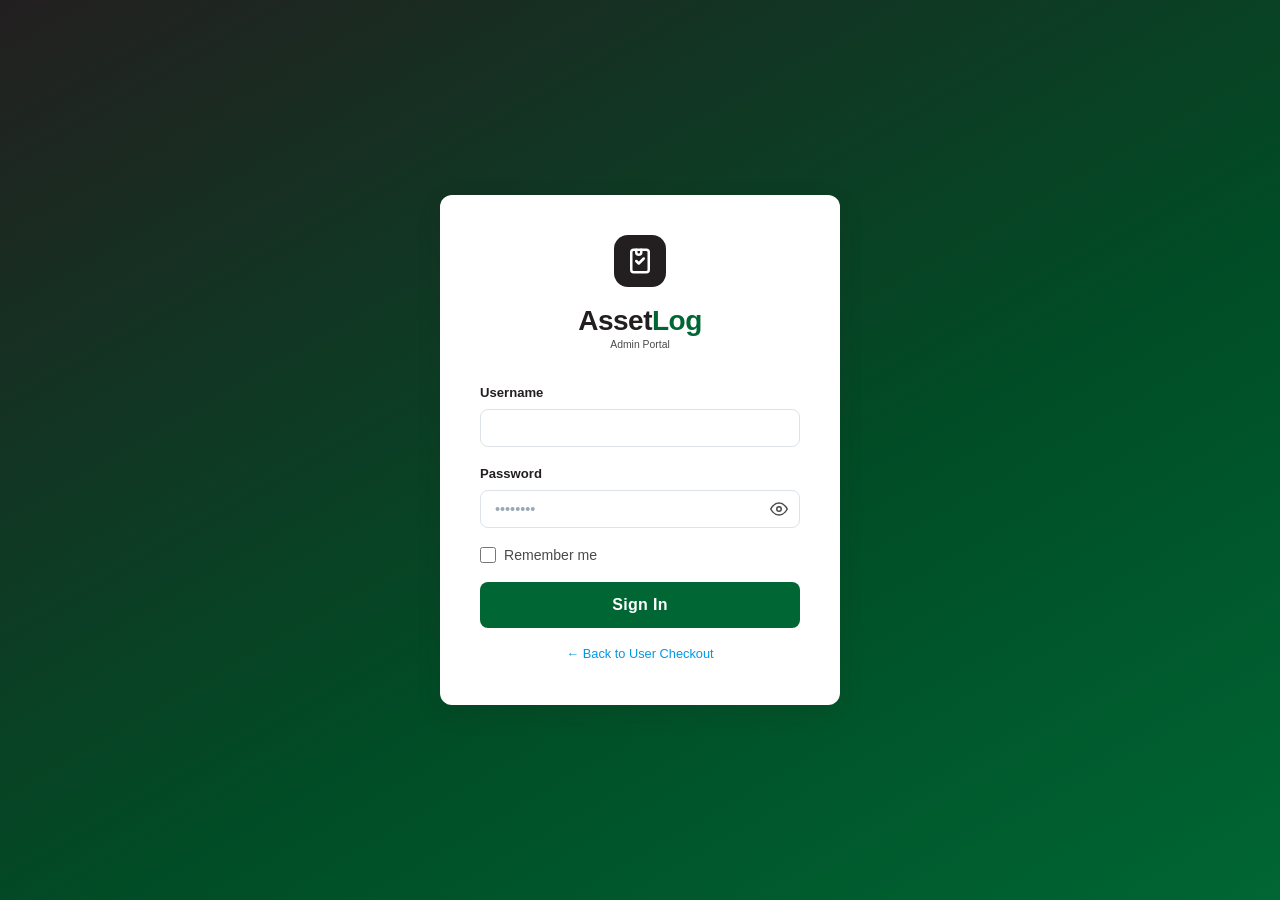
==== commit 284346a0: "Add checkout in admin and search" ====
--- a/admin.html
+++ b/admin.html
@@ -5,6 +5,12 @@
 <meta name="viewport" content="width=device-width, initial-scale=1.0"/>
 <title>AssetLog — Admin</title>
 <link rel="stylesheet" href="styles.css"/>
+<link rel="manifest" href="manifest.json"/>
+<meta name="apple-mobile-web-app-capable" content="yes"/>
+<meta name="apple-mobile-web-app-status-bar-style" content="black-translucent"/>
+<meta name="apple-mobile-web-app-title" content="AssetLog"/>
+<meta name="mobile-web-app-capable" content="yes"/>
+<meta name="theme-color" content="#0D1B2A"/>
 <link rel="icon" type="image/svg+xml" href="data:image/svg+xml,<svg xmlns='http://www.w3.org/2000/svg' viewBox='0 0 24 24'><rect x='5' y='3' width='14' height='18' rx='2' fill='%230D1B2A'/><path d='M9 3v2a2 2 0 0 0 4 0V3' fill='%230D1B2A' stroke='white' stroke-width='1.5'/><path d='M9 12l2 2 4-4' fill='none' stroke='%2322C55E' stroke-width='2' stroke-linecap='round'/></svg>"/>
 <!-- Offline libraries — no internet required -->
 <script src="libs/xlsx.min.js"></script>
@@ -86,6 +92,13 @@
     font-size: 0.85rem; font-weight: 700; flex-shrink: 0;
   }
 </style>
+<script>
+if ('serviceWorker' in navigator) {
+  window.addEventListener('load', function() {
+    navigator.serviceWorker.register('./sw.js').catch(function(){});
+  });
+}
+</script>
 </head>
 <body>
 
@@ -115,7 +128,15 @@
       </div>
       <div class="form-group">
         <label class="form-label">Password</label>
-        <input type="password" class="form-control" id="loginPass" placeholder="••••••••" autocomplete="current-password" required/>
+        <div style="position:relative;">
+          <input type="password" class="form-control" id="loginPass" placeholder="••••••••" autocomplete="current-password" required style="padding-right:42px;"/>
+          <button type="button" onclick="toggleLoginPassword()" id="loginPassToggle" title="Show/hide password"
+            style="position:absolute;right:10px;top:50%;transform:translateY(-50%);background:none;border:none;cursor:pointer;color:var(--muted);padding:2px;display:flex;align-items:center;">
+            <svg id="loginPassEyeIcon" width="18" height="18" viewBox="0 0 24 24" fill="none" stroke="currentColor" stroke-width="2" stroke-linecap="round" stroke-linejoin="round">
+              <path d="M1 12s4-8 11-8 11 8 11 8-4 8-11 8-11-8-11-8z"/><circle cx="12" cy="12" r="3"/>
+            </svg>
+          </button>
+        </div>
       </div>
       <div style="display:flex;align-items:center;gap:8px;">
         <input type="checkbox" id="rememberMe" style="width:16px;height:16px;accent-color:var(--green);cursor:pointer;"/>
@@ -391,11 +412,19 @@
           <h2>Assets</h2>
           <p class="text-muted text-sm">Manage individual assets</p>
         </div>
-        <div style="display:flex;align-items:center;justify-content:space-between;margin-bottom:16px;">
-          <select class="form-control" id="assetTypeFilter" style="max-width:200px;" onchange="renderAssetList()">
+        <div style="display:flex;align-items:center;gap:10px;flex-wrap:wrap;margin-bottom:16px;">
+          <select class="form-control" id="assetTypeFilter" style="max-width:180px;" onchange="renderAssetList()">
             <option value="">All Types</option>
           </select>
-          <button class="btn btn-primary btn-sm" onclick="openAssetForm()">+ Add Asset</button>
+          <input type="text" class="form-control" id="assetSearch" placeholder="Search assets…"
+            style="max-width:200px;" oninput="renderAssetList()"/>
+          <div style="display:flex;gap:8px;margin-left:auto;">
+            <button class="btn btn-outline btn-sm" onclick="openAdminCheckoutModal()" style="color:var(--blue);border-color:var(--blue);">
+              <svg width="14" height="14" viewBox="0 0 24 24" fill="none" stroke="currentColor" stroke-width="2.5" stroke-linecap="round" stroke-linejoin="round"><path d="M5 12h14m-7-7 7 7-7 7"/></svg>
+              Admin Checkout
+            </button>
+            <button class="btn btn-primary btn-sm" onclick="openAssetForm()">+ Add Asset</button>
+          </div>
         </div>
         <div id="assetList"></div>
       </div>
@@ -771,6 +800,54 @@
   </div>
 </div>
 
+<!-- ── MODAL: Admin Checkout ─────────────────────────────── -->
+<div class="modal-overlay hidden" id="adminCheckoutModal" onclick="closeOnOverlay(event,'adminCheckoutModal')">
+  <div class="modal" style="max-width:460px;">
+    <div class="modal-header">
+      <div>
+        <div class="modal-title">Admin Checkout</div>
+        <div class="text-muted text-xs" style="margin-top:2px;">Check out an asset on behalf of anyone</div>
+      </div>
+      <button class="modal-close" onclick="closeModal('adminCheckoutModal')">✕</button>
+    </div>
+    <div class="modal-body">
+      <form id="adminCheckoutForm" onsubmit="submitAdminCheckout(event)" style="display:flex;flex-direction:column;gap:16px;" autocomplete="off">
+        <div class="form-group">
+          <label class="form-label">Asset <span style="color:var(--danger)">*</span></label>
+          <select class="form-control" id="acAsset" required>
+            <option value="">Select available asset…</option>
+          </select>
+        </div>
+        <div class="form-group">
+          <label class="form-label">Full Name <span style="color:var(--danger)">*</span></label>
+          <div class="autocomplete-wrap">
+            <input type="text" class="form-control" id="acName" placeholder="Type name or search saved users…"
+              required oninput="acAdminSearch(this.value)" onblur="hideAcAdmin()" onfocus="acAdminSearch(this.value)"/>
+            <div class="autocomplete-list hidden" id="acAdminList"></div>
+          </div>
+        </div>
+        <div class="form-row">
+          <div class="form-group">
+            <label class="form-label">Phone <span style="color:var(--danger)">*</span></label>
+            <input type="tel" class="form-control" id="acPhone" placeholder="e.g. 0917 123 4567" required/>
+          </div>
+          <div class="form-group">
+            <label class="form-label">Email <span style="color:var(--danger)">*</span></label>
+            <input type="email" class="form-control" id="acEmail" placeholder="your@email.com" required/>
+          </div>
+        </div>
+      </form>
+    </div>
+    <div class="modal-footer">
+      <button class="btn btn-outline" onclick="closeModal('adminCheckoutModal')">Cancel</button>
+      <button class="btn btn-primary" onclick="document.getElementById('adminCheckoutForm').requestSubmit()">
+        <svg width="15" height="15" viewBox="0 0 24 24" fill="none" stroke="currentColor" stroke-width="2.5" stroke-linecap="round" stroke-linejoin="round"><path d="M5 12h14m-7-7 7 7-7 7"/></svg>
+        Check Out
+      </button>
+    </div>
+  </div>
+</div>
+
 <!-- ── MODAL: Delete Confirm ─────────────────────────────── -->
 <div class="modal-overlay hidden" id="deleteModal" onclick="closeOnOverlay(event,'deleteModal')">
   <div class="modal" style="max-width:400px;">
@@ -802,6 +879,16 @@
       document.getElementById('rememberMe').checked = true;
     }
   })();
+
+  function toggleLoginPassword() {
+    const inp = document.getElementById('loginPass');
+    const icon = document.getElementById('loginPassEyeIcon');
+    const show = inp.type === 'password';
+    inp.type = show ? 'text' : 'password';
+    icon.innerHTML = show
+      ? '<path d="M17.94 17.94A10.07 10.07 0 0 1 12 20c-7 0-11-8-11-8a18.45 18.45 0 0 1 5.06-5.94"/><path d="M9.9 4.24A9.12 9.12 0 0 1 12 4c7 0 11 8 11 8a18.5 18.5 0 0 1-2.16 3.19"/><line x1="1" y1="1" x2="23" y2="23"/>'
+      : '<path d="M1 12s4-8 11-8 11 8 11 8-4 8-11 8-11-8-11-8z"/><circle cx="12" cy="12" r="3"/>';
+  }
 
   function auditActor(){ const s=AssetLog.admin.currentSession(); return s?s.username:'system'; }
 
@@ -1130,7 +1217,11 @@
   /* ASSETS */
   function renderAssetList() {
     const typeId = (document.getElementById('assetTypeFilter')||{}).value || '';
-    const assets = typeId ? AssetLog.assets.getByType(typeId) : AssetLog.assets.getAll();
+    const q      = ((document.getElementById('assetSearch')||{}).value || '').trim().toLowerCase();
+    let assets   = typeId ? AssetLog.assets.getByType(typeId) : AssetLog.assets.getAll();
+    if (q) assets = assets.filter(a =>
+      a.name.toLowerCase().includes(q) || (a.identifier||'').toLowerCase().includes(q)
+    );
     const el = document.getElementById('assetList');
     if (!assets.length) { el.innerHTML = '<p class="text-muted text-sm">No assets yet.</p>'; return; }
     el.innerHTML = assets.map(a => {
@@ -1351,9 +1442,29 @@
     openModal('profileModal');
   }
 
+  function toggleProfileDropdown(e) {
+    e.stopPropagation();
+    const d = document.getElementById('profileDropdown');
+    const open = d.style.display === 'block';
+    d.style.display = open ? 'none' : 'block';
+    document.getElementById('profileChevron').style.transform = open ? '' : 'rotate(180deg)';
+    if (!open) {
+      setTimeout(function(){ document.addEventListener('click', closeProfileDropdownOutside); }, 0);
+    }
+  }
+
+  function closeProfileDropdownOutside(e) {
+    const trigger = document.getElementById('profileTrigger');
+    if (!trigger.contains(e.target)) {
+      closeProfileDropdown();
+      document.removeEventListener('click', closeProfileDropdownOutside);
+    }
+  }
+
   function closeProfileDropdown() {
     const d = document.getElementById('profileDropdown');
-    if (d) d.classList.remove('open');
+    if (d) { d.style.display = 'none'; document.getElementById('profileChevron').style.transform = ''; }
+    document.removeEventListener('click', closeProfileDropdownOutside);
   }
 
   function saveProfile(e) {
@@ -1383,6 +1494,68 @@
       showToast('Deleted.');
     };
     openModal('deleteModal');
+  }
+
+  /* ADMIN CHECKOUT */
+  /* Autocomplete — admin checkout name field */
+  var _acAdminT;
+  function acAdminSearch(val) {
+    clearTimeout(_acAdminT);
+    _acAdminT = setTimeout(function() {
+      var list = document.getElementById('acAdminList');
+      var q    = val.trim();
+      var res  = q ? AssetLog.users.search(q) : AssetLog.users.getAll().slice(0, 6);
+      if (!res.length) {
+        list.classList.add('hidden'); return;
+      }
+      list.innerHTML = res.slice(0, 8).map(function(u) {
+        var re = q ? new RegExp('(' + q.replace(/[.*+?^${}()|[\]\\]/g,'\\$&') + ')', 'gi') : null;
+        var hl = re ? u.name.replace(re, '<strong style="color:var(--green);">$1</strong>') : u.name;
+        var sb = [u.phone, u.email].filter(Boolean).join(' · ') || 'No contact info';
+        return '<div class="autocomplete-item" onmousedown="fillAdminUser(\'' + encodeURIComponent(JSON.stringify({name:u.name,phone:u.phone,email:u.email})) + '\')">' +
+          '<div class="ac-name">' + hl + '</div><div class="ac-sub">' + sb + '</div></div>';
+      }).join('');
+      list.classList.remove('hidden');
+    }, 50);
+  }
+  function fillAdminUser(enc) {
+    var u = JSON.parse(decodeURIComponent(enc));
+    document.getElementById('acName').value  = u.name;
+    document.getElementById('acPhone').value = u.phone || '';
+    document.getElementById('acEmail').value = u.email || '';
+    document.getElementById('acAdminList').classList.add('hidden');
+    var nx = !u.phone ? 'acPhone' : !u.email ? 'acEmail' : null;
+    if (nx) setTimeout(function() { document.getElementById(nx).focus(); }, 50);
+  }
+  function hideAcAdmin() { setTimeout(function() { document.getElementById('acAdminList').classList.add('hidden'); }, 200); }
+
+  function openAdminCheckoutModal() {
+    const sel = document.getElementById('acAsset');
+    sel.innerHTML = '<option value="">Select available asset…</option>';
+    AssetLog.assets.getAll(true).filter(a => a.available).forEach(a => {
+      const type = AssetLog.types.get(a.typeId);
+      const icon = type ? type.icon + ' ' : '';
+      sel.add(new Option(icon + a.name + (a.identifier ? ' — ' + a.identifier : ''), a.id));
+    });
+    document.getElementById('adminCheckoutForm').reset();
+    openModal('adminCheckoutModal');
+    setTimeout(() => document.getElementById('acAsset').focus(), 150);
+  }
+
+  function submitAdminCheckout(e) {
+    e.preventDefault();
+    const assetId = document.getElementById('acAsset').value;
+    const name    = document.getElementById('acName').value.trim();
+    const phone   = document.getElementById('acPhone').value.trim();
+    const email   = document.getElementById('acEmail').value.trim();
+    if (!assetId || !name || !phone || !email) { showToast('Please fill all fields.', 'error'); return; }
+    const rec = AssetLog.records.checkout(assetId, { name, phone, email });
+    if (!rec) { showToast('Asset is no longer available.', 'error'); return; }
+    AssetLog.audit.log('Admin Checkout', `${rec.assetName} → ${name}`, auditActor());
+    closeModal('adminCheckoutModal');
+    renderAssetList();
+    renderDashboard();
+    showToast(`${rec.assetName} checked out to ${name}.`, 'success');
   }
 
   /* SETTINGS TABS */
@@ -1428,15 +1601,14 @@
         : 'var(--text)';
       return `<tr>
         <td class="text-muted text-xs">${entries.length - i}</td>
-        <td class="text-sm" style="white-space:nowrap;">${dateStr}</td>
-        <td class="text-sm text-muted" style="white-space:nowrap;">${timeStr}</td>
+        <td class="text-sm" style="white-space:nowrap;">${dateStr}<div class="text-xs text-muted">${timeStr}</div></td>
         <td><span style="font-weight:600;color:${actionColor};font-size:0.85rem;">${e.action}</span></td>
         <td class="text-sm">${e.detail||''}</td>
         <td class="text-sm text-muted">${e.admin||''}</td>
       </tr>`;
     }).join('');
     el.innerHTML = `<div class="table-wrap"><table>
-      <thead><tr><th>#</th><th>Date</th><th>Time</th><th>Action</th><th>Detail</th><th>Admin</th></tr></thead>
+      <thead><tr><th>#</th><th>Date &amp; Time</th><th>Action</th><th>Detail</th><th>Admin</th></tr></thead>
       <tbody>${rows}</tbody>
     </table></div>`;
   }
--- a/styles.css
+++ b/styles.css
@@ -774,30 +774,109 @@
 @keyframes slideLeft { from { opacity: 0; transform: translateX(20px); } to { opacity: 1; transform: translateX(0); } }
 @keyframes spin    { to { transform: rotate(360deg); } }
 
-/* ── responsive ─────────────────────────────────────────────── */
+/* ════════════════════════════════════════════════════════
+   RESPONSIVE
+   ════════════════════════════════════════════════════════ */
+
+.hamburger {
+  display: none;
+  flex-direction: column;
+  justify-content: center;
+  gap: 5px;
+  background: none;
+  border: none;
+  cursor: pointer;
+  padding: 6px 4px;
+  flex-shrink: 0;
+}
+.hamburger span {
+  display: block;
+  width: 22px; height: 2.5px;
+  background: var(--text);
+  border-radius: 2px;
+  transition: var(--transition);
+}
+
+.sidebar-overlay {
+  display: none;
+  position: fixed;
+  inset: 0;
+  background: rgba(0,0,0,.45);
+  z-index: 98;
+}
+.sidebar-overlay.open { display: block; }
+
+/* ── Tablet & Mobile ≤ 900px ── */
 @media (max-width: 900px) {
-  .admin-content { margin-left: 0; }
-  .sidebar { transform: translateX(-100%); }
-  .sidebar.open { transform: translateX(0); }
-  .sidebar-overlay.open { display: block; }
   .hamburger { display: flex; }
-  .admin-page { padding: 20px 16px; }
-  .admin-topbar { padding: 12px 16px; }
-}
-
-@media (max-width: 640px) {
-  .form-row { grid-template-columns: 1fr; }
+  .sidebar { transform: translateX(-100%); z-index: 99; transition: transform .25s ease; }
+  .sidebar.open { transform: translateX(0); box-shadow: 6px 0 24px rgba(0,0,0,.3); }
+  .admin-content { margin-left: 0; overflow-x: hidden; }
+  .admin-topbar { padding: 10px 16px; }
+  .topbar-title { font-size: 0.9rem; }
+  .admin-page { padding: 14px; overflow-x: hidden; }
+  .page-header { margin-bottom: 14px; }
+  .page-header h2 { font-size: 1.2rem; }
+
+  /* Stat cards: 2 columns, compact */
+  .stats-grid { grid-template-columns: 1fr 1fr; gap: 10px; }
+  .stat-card { padding: 14px; }
+  .stat-icon { width: 36px; height: 36px; font-size: 1.1rem; margin-bottom: 8px; }
+  .stat-value { font-size: 1.5rem; }
+  .stat-label { font-size: 0.75rem; }
+
+  /* Tables */
+  .table-wrap { overflow-x: auto; -webkit-overflow-scrolling: touch; max-width: 100%; }
+  table { min-width: 520px; font-size: 0.82rem; }
+  th, td { padding: 10px 10px; }
+
+  /* Filters */
+  .filters-bar { padding: 10px; gap: 8px; }
+  .filter-group { min-width: calc(50% - 4px); flex: 1 1 calc(50% - 4px); }
+  .form-row { grid-template-columns: 1fr; gap: 10px; }
+
+  /* Modals */
+  .modal-overlay { align-items: flex-end; padding: 0; }
+  .modal { border-radius: 14px 14px 0 0 !important; max-width: 100% !important; width: 100%; max-height: 90vh; overflow-y: auto; margin: 0; }
+  .modal-body { padding: 14px; }
+  .modal-footer { padding: 10px 14px; flex-direction: column-reverse; gap: 8px; }
+  .modal-footer .btn { width: 100%; justify-content: center; }
+
+  /* Settings */
+  .settings-item { flex-wrap: wrap; gap: 8px; }
+  .settings-item-actions { width: 100%; justify-content: flex-end; padding-top: 8px; border-top: 1px solid var(--border); }
+
+  /* Tabs scroll */
+  .tabs { overflow-x: auto; flex-wrap: nowrap; -webkit-overflow-scrolling: touch; }
+  .tab-btn { white-space: nowrap; padding: 8px 12px 10px; font-size: 0.8rem; flex-shrink: 0; }
+
+  /* Cards */
+  .card { padding: 14px; }
+  .section-header { flex-wrap: wrap; gap: 8px; }
+  .login-card { padding: 24px 18px; }
+}
+
+/* ── Small Mobile ≤ 480px ── */
+@media (max-width: 480px) {
+  .stats-grid { grid-template-columns: 1fr 1fr; gap: 8px; }
+  .stat-card { padding: 12px; }
+  .stat-value { font-size: 1.3rem; }
+
+  .filter-group { min-width: 100%; flex: 1 1 100%; }
   .filters-bar { flex-direction: column; }
-  .filter-group { min-width: 100%; }
-  .asset-type-grid { grid-template-columns: 1fr 1fr; }
-  .modal { max-width: 100%; }
-  .login-card { padding: 28px 20px; }
-  .hero h1 { font-size: 1.4rem; }
-  .stats-grid { grid-template-columns: 1fr 1fr; }
-  .modal-footer { flex-direction: column-reverse; }
-  .modal-footer .btn { width: 100%; }
-}
-
-@media (max-width: 400px) {
-  .asset-type-grid { grid-template-columns: 1fr; }
-}
+
+  #adminName { display: none; }
+
+  .admin-page { padding: 10px; }
+  .admin-topbar { padding: 8px 12px; }
+  .hero { padding: 24px 14px; }
+  .hero h1 { font-size: 1.25rem; }
+  .container { padding: 0 10px; }
+  .btn-sm { padding: 5px 10px; font-size: 0.75rem; }
+}
+
+/* ── Very small ≤ 360px ── */
+@media (max-width: 360px) {
+  .stats-grid { grid-template-columns: 1fr; }
+  .hero h1 { font-size: 1.1rem; }
+}
